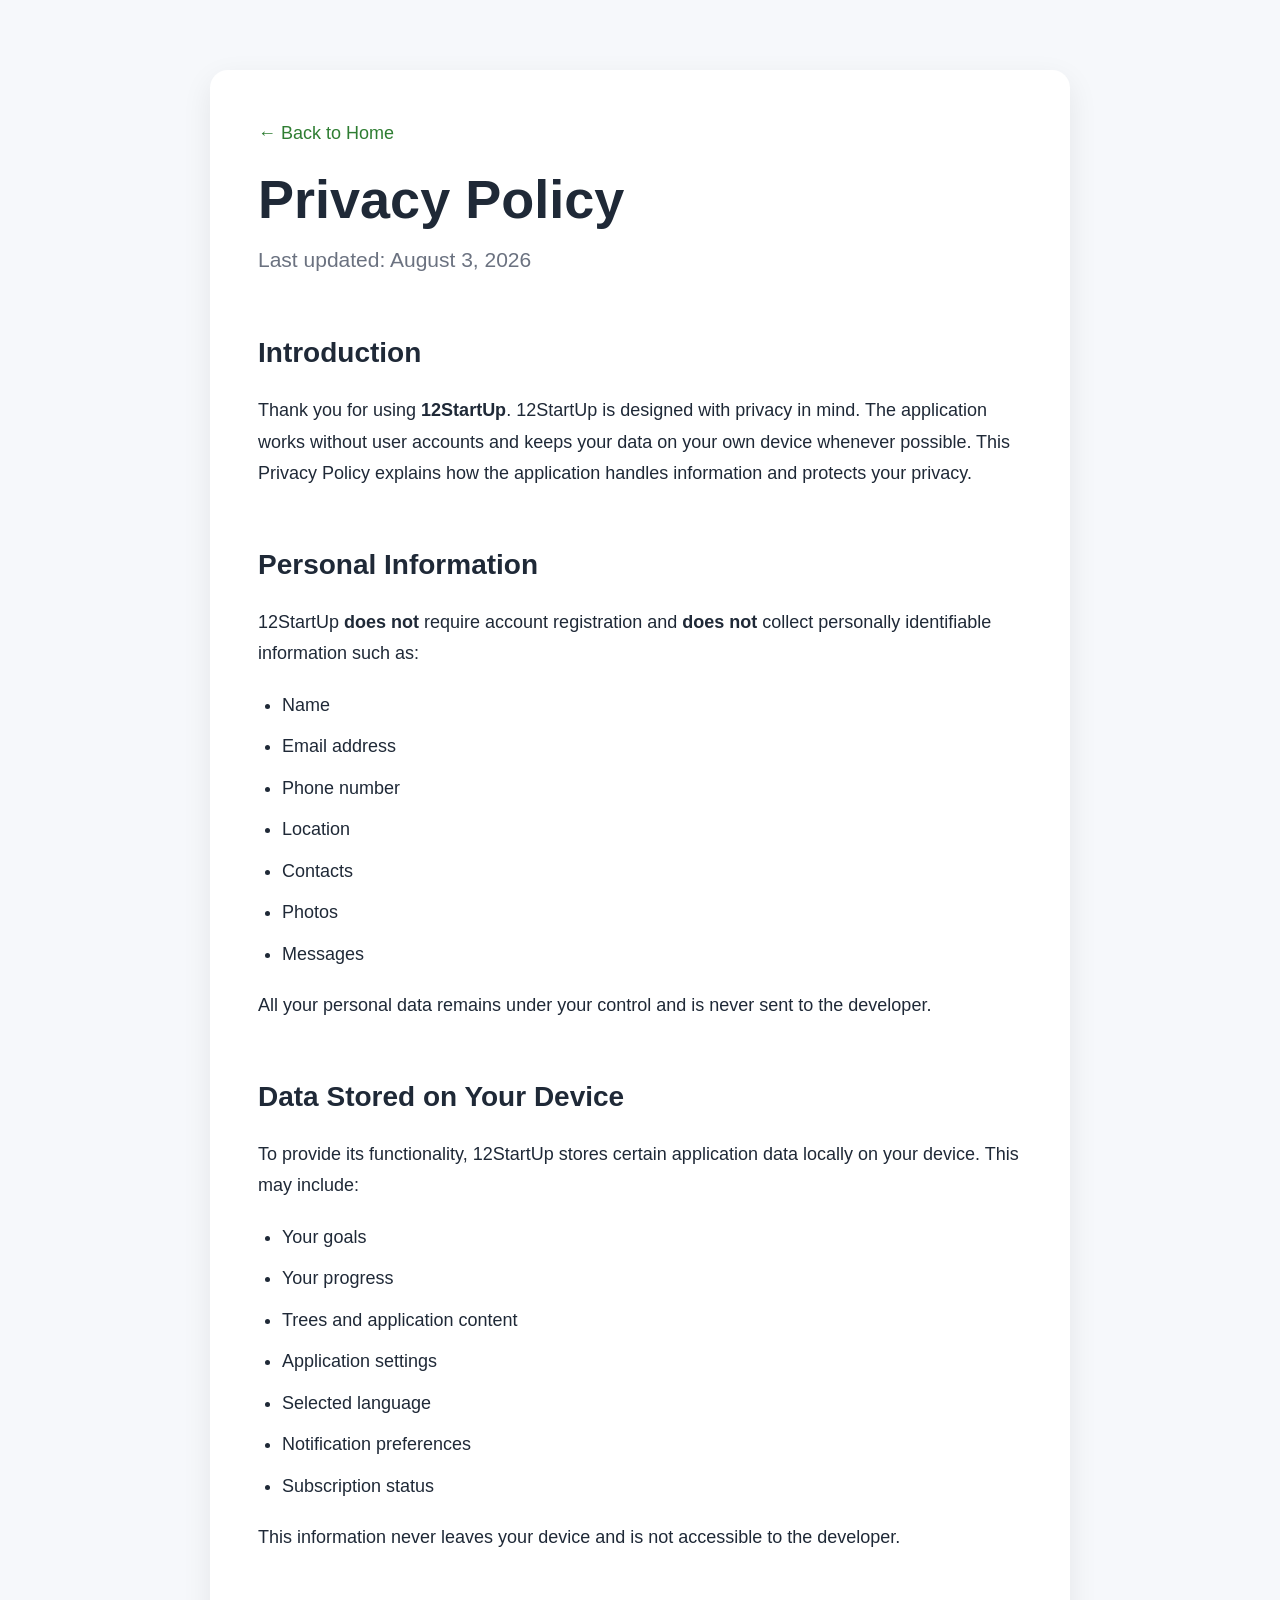
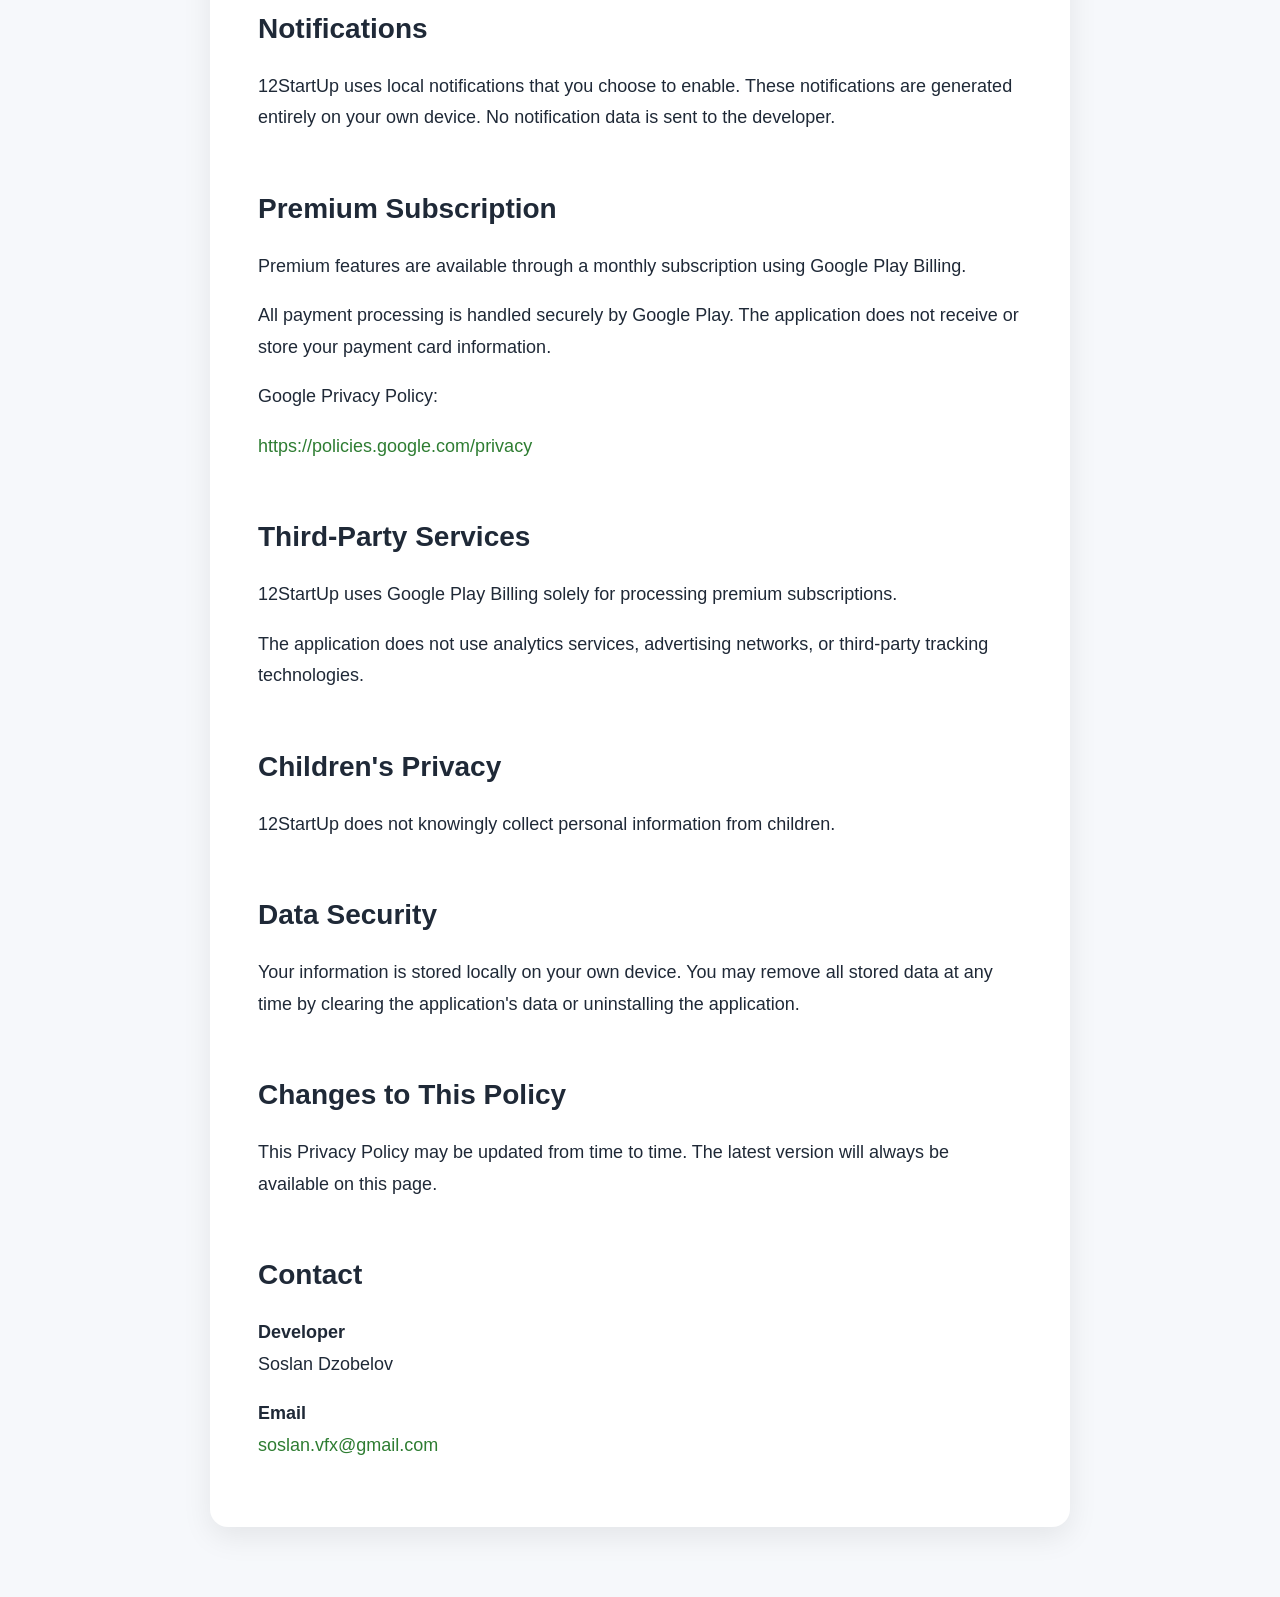
==== privacy.html @ ded33b77 "Update privacy.html" ====
<!DOCTYPE html>
<html lang="en">

<head>
    <meta charset="UTF-8">
    <meta name="viewport" content="width=device-width, initial-scale=1.0">

    <title>Privacy Policy | 12StartUp</title>

    <link rel="stylesheet" href="style.css">
</head>

<body>

<main class="container">

<p><a href="index.html">← Back to Home</a></p>

<h1>Privacy Policy</h1>

<p class="subtitle">
Last updated: August 3, 2026
</p>

<h2>Introduction</h2>

<p>
Thank you for using <strong>12StartUp</strong>.
12StartUp is designed with privacy in mind.
The application works without user accounts and keeps your data on your own device whenever possible.
This Privacy Policy explains how the application handles information and protects your privacy.
</p>

<h2>Personal Information</h2>

<p>
12StartUp <strong>does not</strong> require account registration and <strong>does not</strong> collect
personally identifiable information such as:
</p>

<ul>
<li>Name</li>
<li>Email address</li>
<li>Phone number</li>
<li>Location</li>
<li>Contacts</li>
<li>Photos</li>
<li>Messages</li>
</ul>

<p>
All your personal data remains under your control and is never sent to the developer.
</p>    

<h2>Data Stored on Your Device</h2>

<p>
To provide its functionality, 12StartUp stores certain application data locally on your device.
This may include:
</p>

<ul>
<li>Your goals</li>
<li>Your progress</li>
<li>Trees and application content</li>
<li>Application settings</li>
<li>Selected language</li>
<li>Notification preferences</li>
<li>Subscription status</li>
</ul>

<p>
This information never leaves your device and is not accessible to the developer.
</p>

<h2>Notifications</h2>

<p>
12StartUp uses local notifications that you choose to enable.
These notifications are generated entirely on your own device.
No notification data is sent to the developer.
</p>

<h2>Premium Subscription</h2>

<p>
Premium features are available through a monthly subscription using
Google Play Billing.
</p>

<p>
All payment processing is handled securely by Google Play.
The application does not receive or store your payment card information.
</p>

<p>
Google Privacy Policy:
</p>

<p>
<a href="https://policies.google.com/privacy">
https://policies.google.com/privacy
</a>
</p>

<h2>Third-Party Services</h2>

<p>
12StartUp uses Google Play Billing solely for processing premium subscriptions.
</p>

<p>
The application does not use analytics services, advertising networks,
or third-party tracking technologies.
</p>

<h2>Children's Privacy</h2>

<p>
12StartUp does not knowingly collect personal information from children.
</p>

<h2>Data Security</h2>

<p>
Your information is stored locally on your own device.
You may remove all stored data at any time by clearing the application's
data or uninstalling the application.
</p>

<h2>Changes to This Policy</h2>

<p>
This Privacy Policy may be updated from time to time.
The latest version will always be available on this page.
</p>

<h2>Contact</h2>

<p>

<strong>Developer</strong><br>
Soslan Dzobelov

</p>

<p>

<strong>Email</strong><br>

<a href="mailto:soslan.vfx@gmail.com">
soslan.vfx@gmail.com
</a>

</p>

</main>

</body>

</html>
---- style.css ----
/* ==========================================================
   12StartUp Website
   Version 1.0
   ========================================================== */

:root {

    --background: #f6f8fb;
    --surface: #ffffff;

    --text: #1f2937;
    --text-secondary: #6b7280;

    --primary: #2e7d32;
    --primary-hover: #1b5e20;

    --border: #e5e7eb;

    --shadow:
        0 10px 30px rgba(0,0,0,.08);

    --radius: 18px;

    --content-width: 860px;

}

@media (prefers-color-scheme: dark) {

    :root {

        --background: #171717;
        --surface: #232323;

        --text: #f5f5f5;
        --text-secondary: #b3b3b3;

        --primary: #6ac46f;
        --primary-hover: #8be58d;

        --border: #353535;

        --shadow:
            0 12px 32px rgba(0,0,0,.45);

    }

}

/* ========================================================== */

*,
*::before,
*::after {

    box-sizing: border-box;

}

html {

    scroll-behavior: smooth;

}

body {

    margin: 0;

    background: var(--background);

    color: var(--text);

    font-family:

        -apple-system,
        BlinkMacSystemFont,
        "Segoe UI",
        Roboto,
        Helvetica,
        Arial,
        sans-serif;

    line-height: 1.75;

    font-size: 18px;

}

/* ========================================================== */

.container {

    width: min(
        calc(100% - 40px),
        var(--content-width)
    );

    margin: 70px auto;

    background: var(--surface);

    border-radius: var(--radius);

    padding: 48px;

    box-shadow: var(--shadow);

}

/* ========================================================== */

h1 {

    margin-top: 0;

    margin-bottom: 12px;

    font-size: clamp(38px, 5vw, 54px);

    line-height: 1.15;

}

h2 {

    margin-top: 50px;

    margin-bottom: 18px;

    font-size: 28px;

}

h3 {

    margin-top: 36px;

}

.subtitle {

    color: var(--text-secondary);

    font-size: 21px;

    margin-bottom: 40px;

}

/* ========================================================== */

p {

    margin: 0 0 18px;

}

strong {

    font-weight: 600;

}

/* ========================================================== */

ul {

    margin: 20px 0;

    padding-left: 24px;

}

li {

    margin-bottom: 10px;

}

/* ========================================================== */

a {

    color: var(--primary);

    text-decoration: none;

    transition: .2s;

}

a:hover {

    color: var(--primary-hover);

}

/* ========================================================== */

.links {

    display: flex;

    flex-direction: column;

    gap: 18px;

    margin-top: 42px;

}

.links a {

    display: block;

    padding: 18px 22px;

    background: var(--background);

    border: 1px solid var(--border);

    border-radius: 14px;

    font-weight: 600;

    transition:
        transform .18s ease,
        border-color .18s ease,
        box-shadow .18s ease;

}

.links a:hover {

    transform: translateY(-2px);

    border-color: var(--primary);

    box-shadow: 0 8px 20px rgba(0,0,0,.08);

}

/* ========================================================== */

.back {

    display: inline-block;

    margin-bottom: 30px;

    color: var(--text-secondary);

}

/* ========================================================== */

footer {

    margin-top: 60px;

    padding-top: 30px;

    border-top: 1px solid var(--border);

    color: var(--text-secondary);

    font-size: 15px;

}

/* ========================================================== */

hr {

    border: 0;

    border-top: 1px solid var(--border);

    margin: 40px 0;

}

/* ========================================================== */

.card {

    margin-top: 24px;

    padding: 24px;

    background: var(--background);

    border: 1px solid var(--border);

    border-radius: 14px;

}

/* ========================================================== */

@media (max-width: 700px) {

    .container {

        margin: 20px auto;

        padding: 28px;

    }

    body {

        font-size: 17px;

    }

    h2 {

        margin-top: 40px;

        font-size: 24px;

    }

    .subtitle {

        font-size: 19px;

    }

}
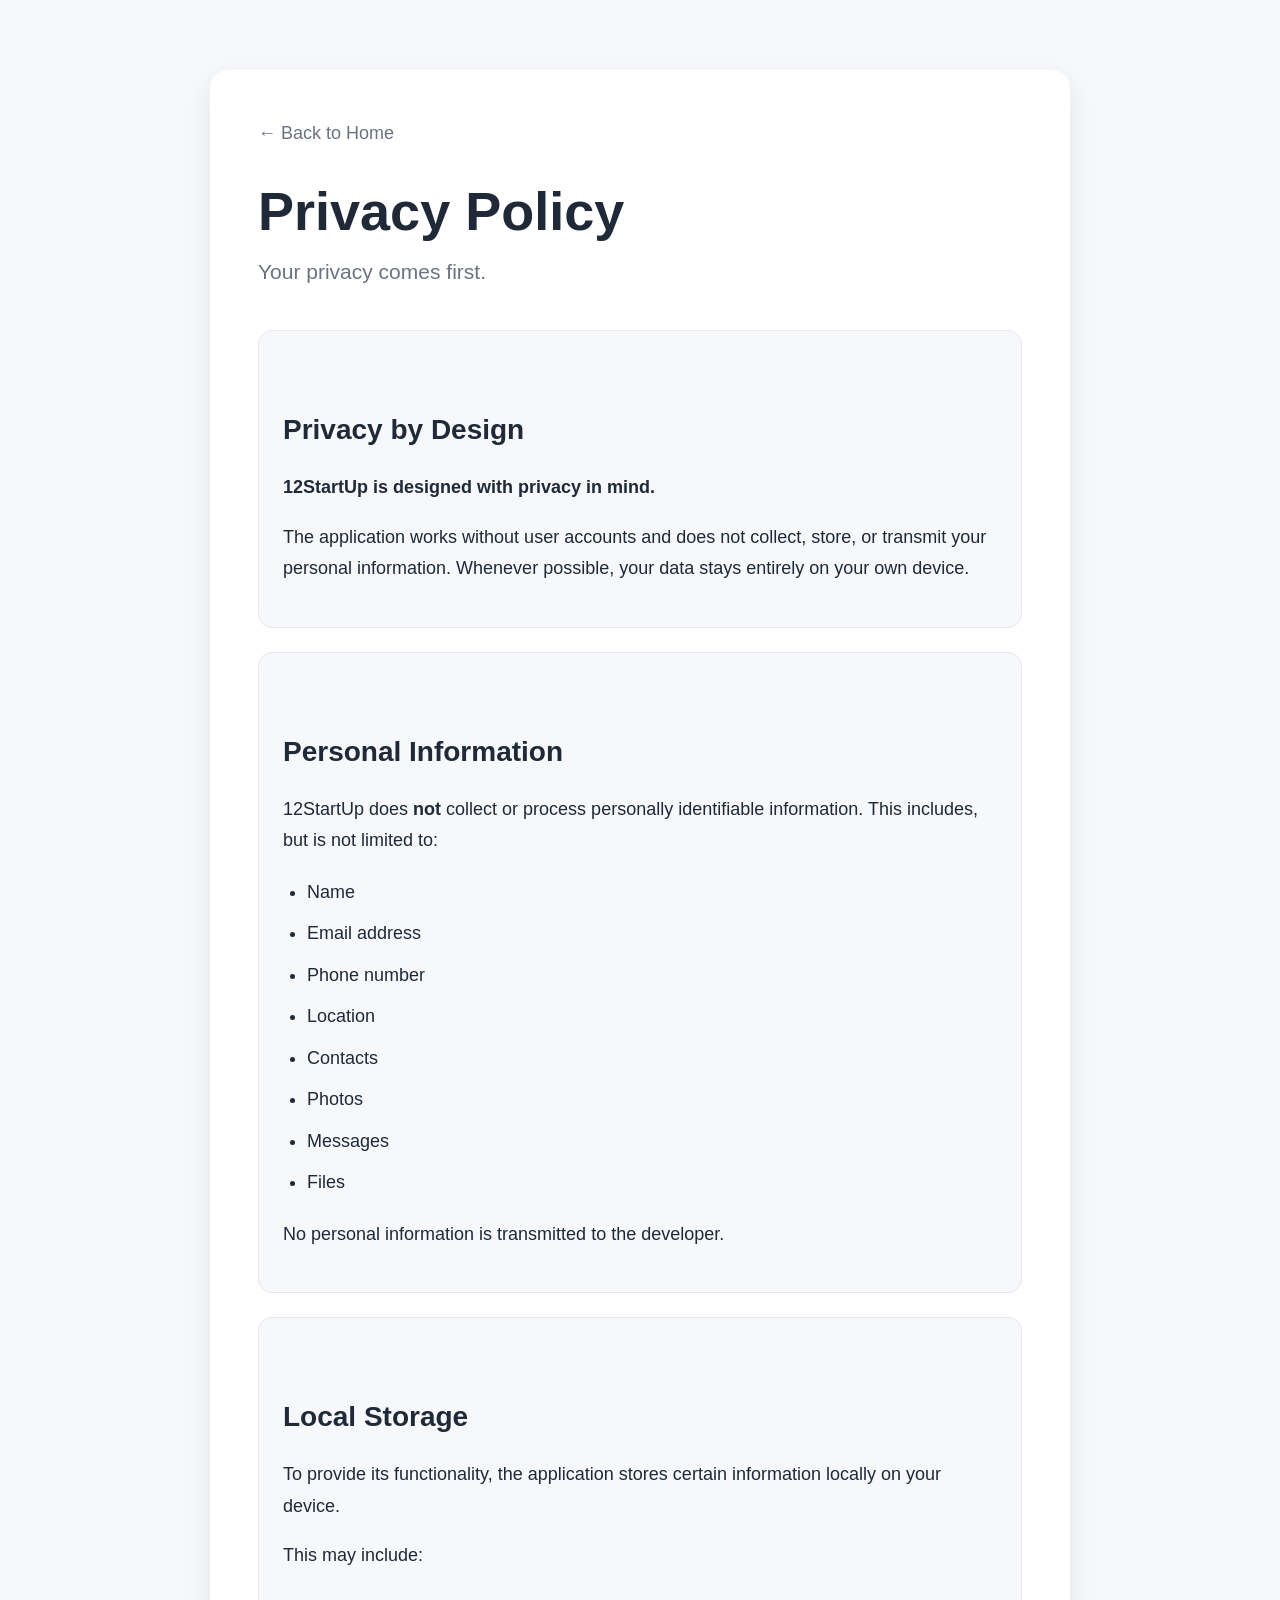
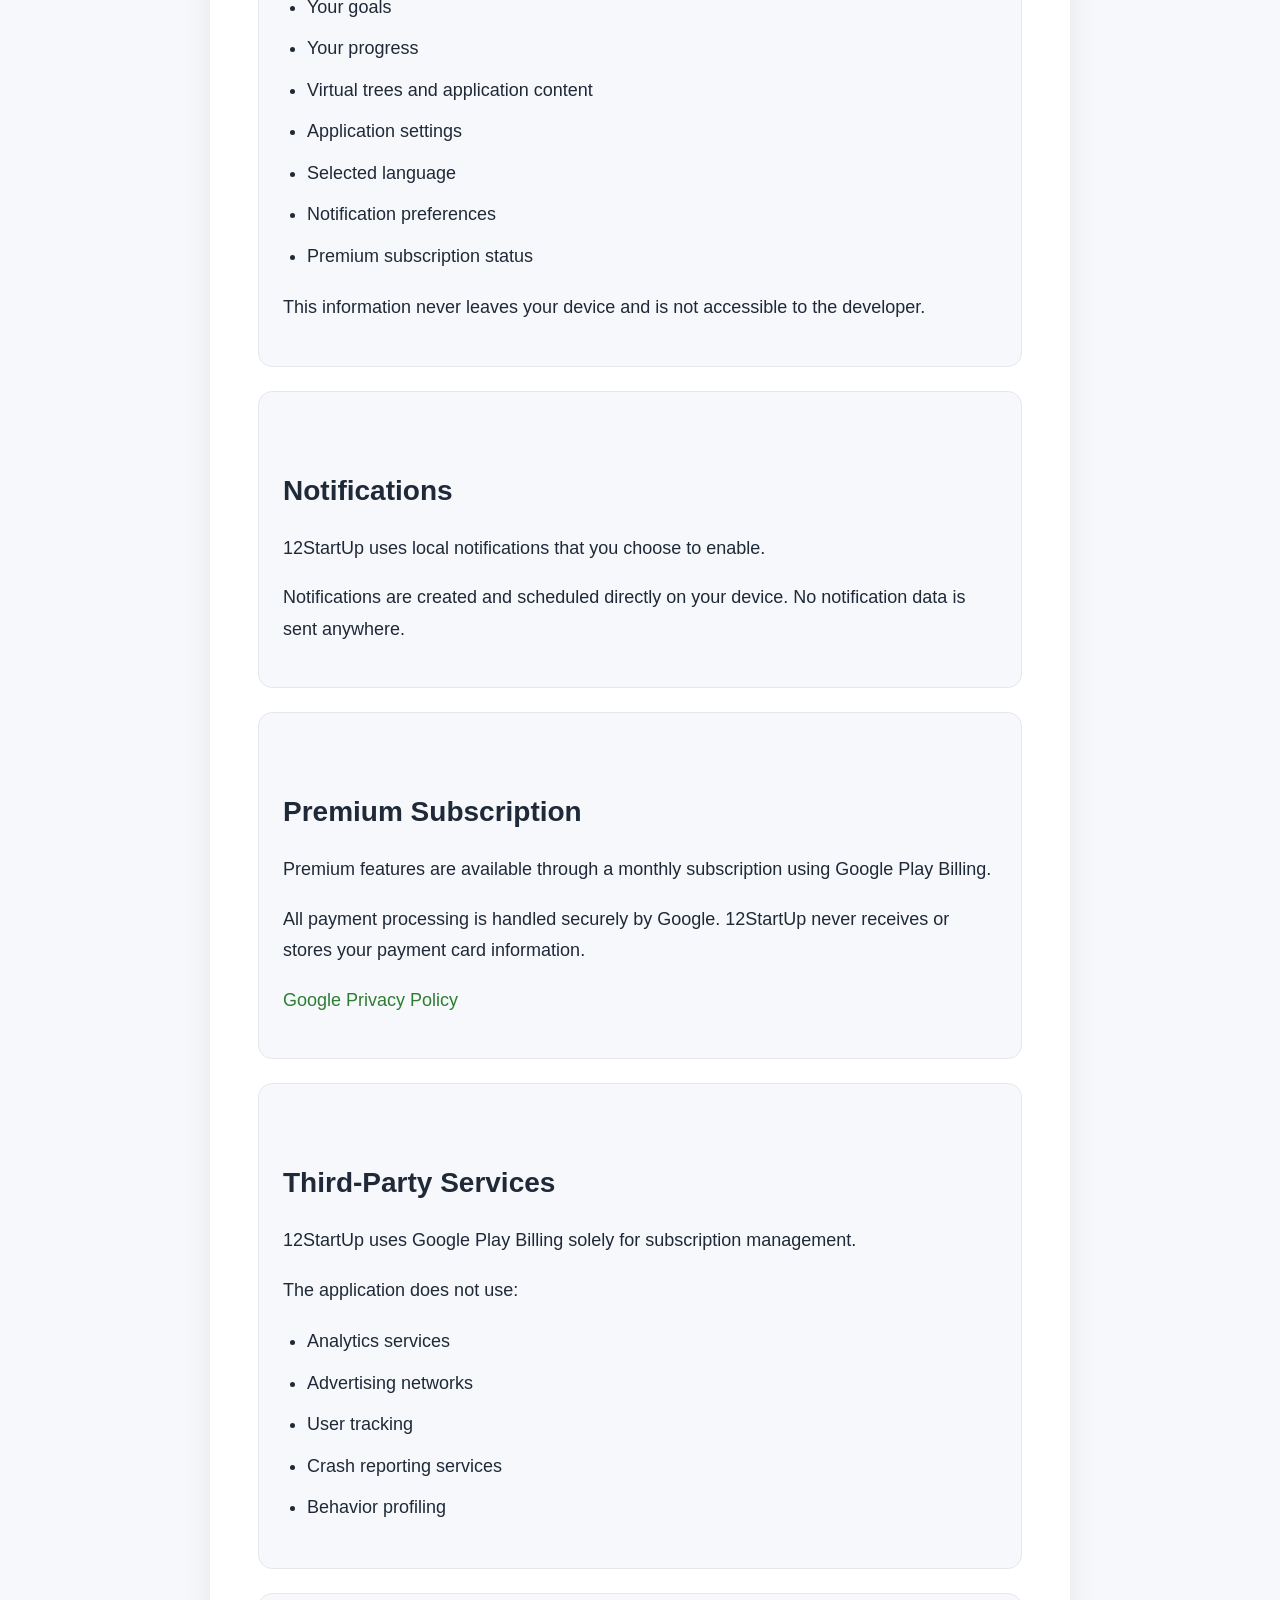
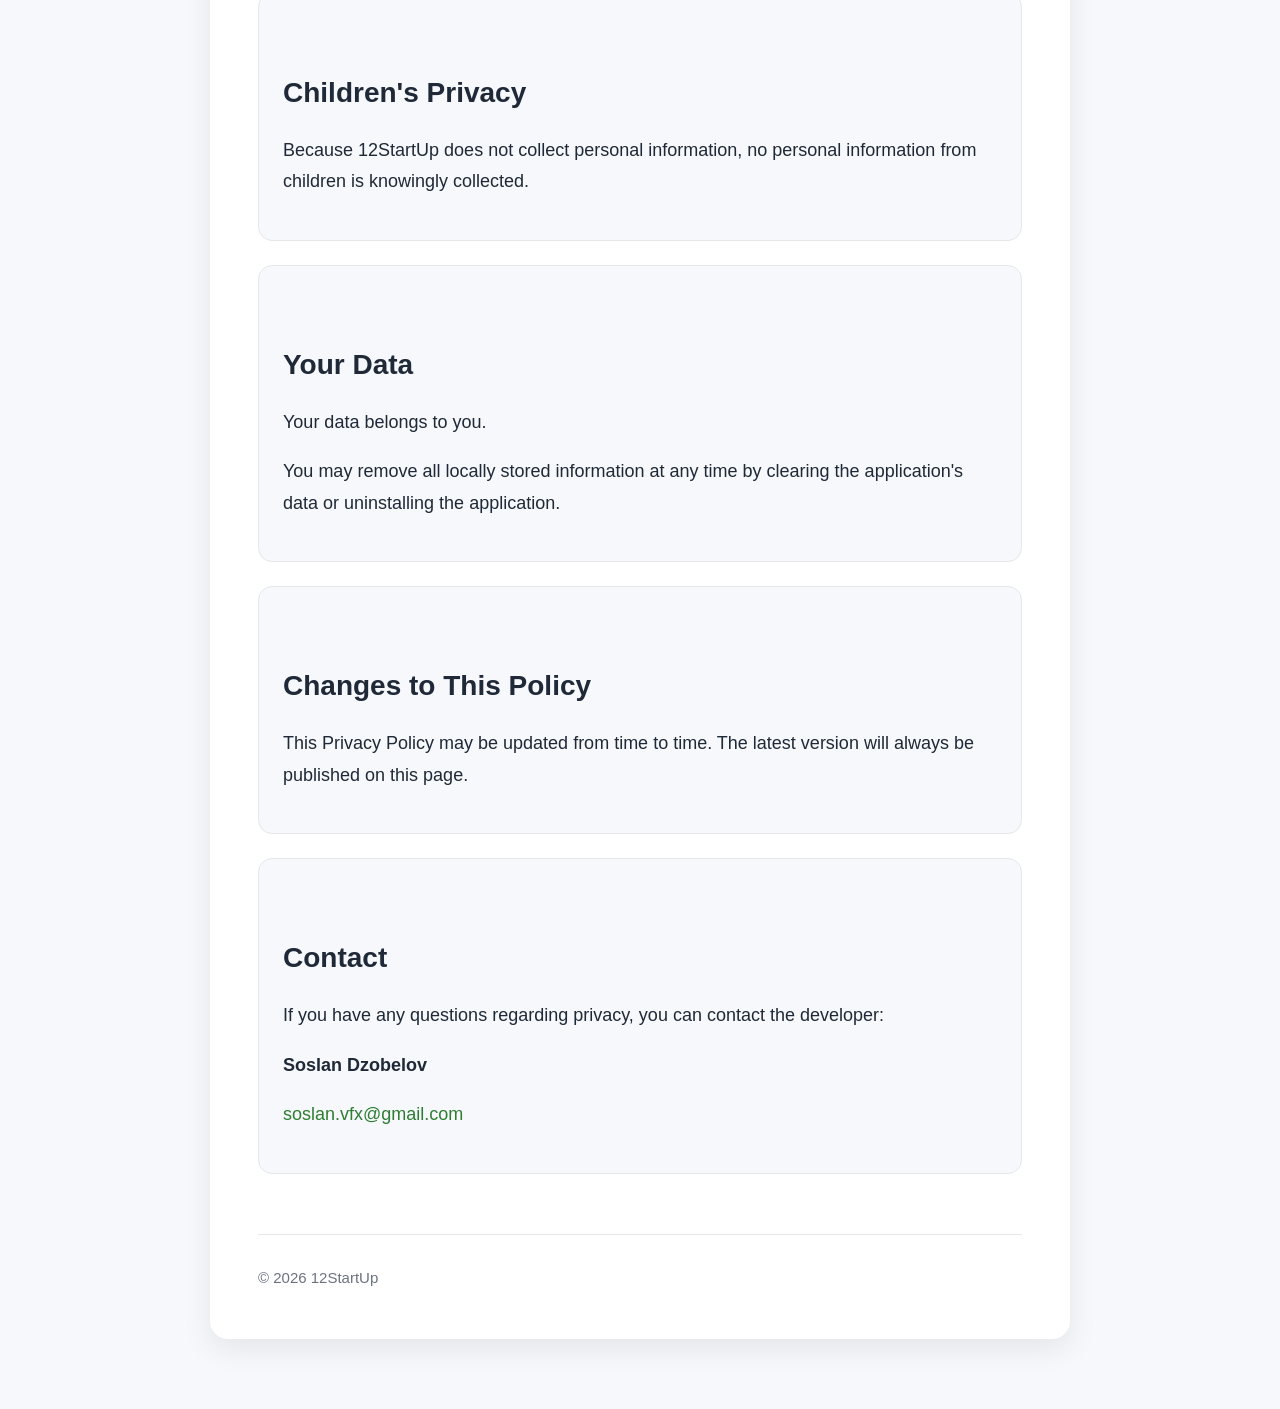
==== commit 13f04dce: "Update privacy.html" ====
--- a/privacy.html
+++ b/privacy.html
@@ -14,28 +14,37 @@
 
 <main class="container">
 
-<p><a href="index.html">← Back to Home</a></p>
+<a class="back" href="index.html">← Back to Home</a>
 
 <h1>Privacy Policy</h1>
 
 <p class="subtitle">
-Last updated: August 3, 2026
-</p>
-
-<h2>Introduction</h2>
-
-<p>
-Thank you for using <strong>12StartUp</strong>.
-12StartUp is designed with privacy in mind.
-The application works without user accounts and keeps your data on your own device whenever possible.
-This Privacy Policy explains how the application handles information and protects your privacy.
-</p>
+Your privacy comes first.
+</p>
+
+<div class="card">
+
+<h2>Privacy by Design</h2>
+
+<p>
+<strong>12StartUp is designed with privacy in mind.</strong>
+</p>
+
+<p>
+The application works without user accounts and does not collect, store,
+or transmit your personal information.
+Whenever possible, your data stays entirely on your own device.
+</p>
+
+</div>
+
+<div class="card">
 
 <h2>Personal Information</h2>
 
 <p>
-12StartUp <strong>does not</strong> require account registration and <strong>does not</strong> collect
-personally identifiable information such as:
+12StartUp does <strong>not</strong> collect or process personally identifiable information.
+This includes, but is not limited to:
 </p>
 
 <ul>
@@ -46,40 +55,60 @@
 <li>Contacts</li>
 <li>Photos</li>
 <li>Messages</li>
+<li>Files</li>
 </ul>
 
 <p>
-All your personal data remains under your control and is never sent to the developer.
-</p>    
-
-<h2>Data Stored on Your Device</h2>
-
-<p>
-To provide its functionality, 12StartUp stores certain application data locally on your device.
+No personal information is transmitted to the developer.
+</p>
+
+</div>
+
+<div class="card">
+
+<h2>Local Storage</h2>
+
+<p>
+To provide its functionality, the application stores certain information
+locally on your device.
+</p>
+
+<p>
 This may include:
 </p>
 
 <ul>
 <li>Your goals</li>
 <li>Your progress</li>
-<li>Trees and application content</li>
+<li>Virtual trees and application content</li>
 <li>Application settings</li>
 <li>Selected language</li>
 <li>Notification preferences</li>
-<li>Subscription status</li>
+<li>Premium subscription status</li>
 </ul>
 
 <p>
 This information never leaves your device and is not accessible to the developer.
 </p>
 
+</div>
+
+<div class="card">
+
 <h2>Notifications</h2>
 
 <p>
 12StartUp uses local notifications that you choose to enable.
-These notifications are generated entirely on your own device.
-No notification data is sent to the developer.
-</p>
+</p>
+
+<p>
+Notifications are created and scheduled directly on your device.
+No notification data is sent anywhere.
+</p>
+
+</div>
+
+<div class="card">
 
 <h2>Premium Subscription</h2>
 
@@ -89,64 +118,96 @@
 </p>
 
 <p>
-All payment processing is handled securely by Google Play.
-The application does not receive or store your payment card information.
-</p>
-
-<p>
-Google Privacy Policy:
-</p>
-
-<p>
+All payment processing is handled securely by Google.
+12StartUp never receives or stores your payment card information.
+</p>
+
+<p>
+
 <a href="https://policies.google.com/privacy">
-https://policies.google.com/privacy
+Google Privacy Policy
 </a>
-</p>
+
+</p>
+
+</div>
+
+<div class="card">
 
 <h2>Third-Party Services</h2>
 
 <p>
-12StartUp uses Google Play Billing solely for processing premium subscriptions.
-</p>
-
-<p>
-The application does not use analytics services, advertising networks,
-or third-party tracking technologies.
-</p>
+12StartUp uses Google Play Billing solely for subscription management.
+</p>
+
+<p>
+The application does not use:
+</p>
+
+<ul>
+<li>Analytics services</li>
+<li>Advertising networks</li>
+<li>User tracking</li>
+<li>Crash reporting services</li>
+<li>Behavior profiling</li>
+</ul>
+
+</div>
+
+<div class="card">
 
 <h2>Children's Privacy</h2>
 
 <p>
-12StartUp does not knowingly collect personal information from children.
-</p>
-
-<h2>Data Security</h2>
-
-<p>
-Your information is stored locally on your own device.
-You may remove all stored data at any time by clearing the application's
-data or uninstalling the application.
-</p>
+Because 12StartUp does not collect personal information,
+no personal information from children is knowingly collected.
+</p>
+
+</div>
+
+<div class="card">
+
+<h2>Your Data</h2>
+
+<p>
+Your data belongs to you.
+</p>
+
+<p>
+You may remove all locally stored information at any time by clearing the
+application's data or uninstalling the application.
+</p>
+
+</div>
+
+<div class="card">
 
 <h2>Changes to This Policy</h2>
 
 <p>
 This Privacy Policy may be updated from time to time.
-The latest version will always be available on this page.
-</p>
+The latest version will always be published on this page.
+</p>
+
+</div>
+
+<div class="card">
 
 <h2>Contact</h2>
 
 <p>
 
-<strong>Developer</strong><br>
-Soslan Dzobelov
-
-</p>
-
-<p>
-
-<strong>Email</strong><br>
+If you have any questions regarding privacy, you can contact the developer:
+
+</p>
+
+<p>
+
+<strong>Soslan Dzobelov</strong>
+
+</p>
+
+<p>
 
 <a href="mailto:soslan.vfx@gmail.com">
 soslan.vfx@gmail.com
@@ -154,6 +215,14 @@
 
 </p>
 
+</div>
+
+<footer>
+
+© 2026 12StartUp
+
+</footer>
+
 </main>
 
 </body>
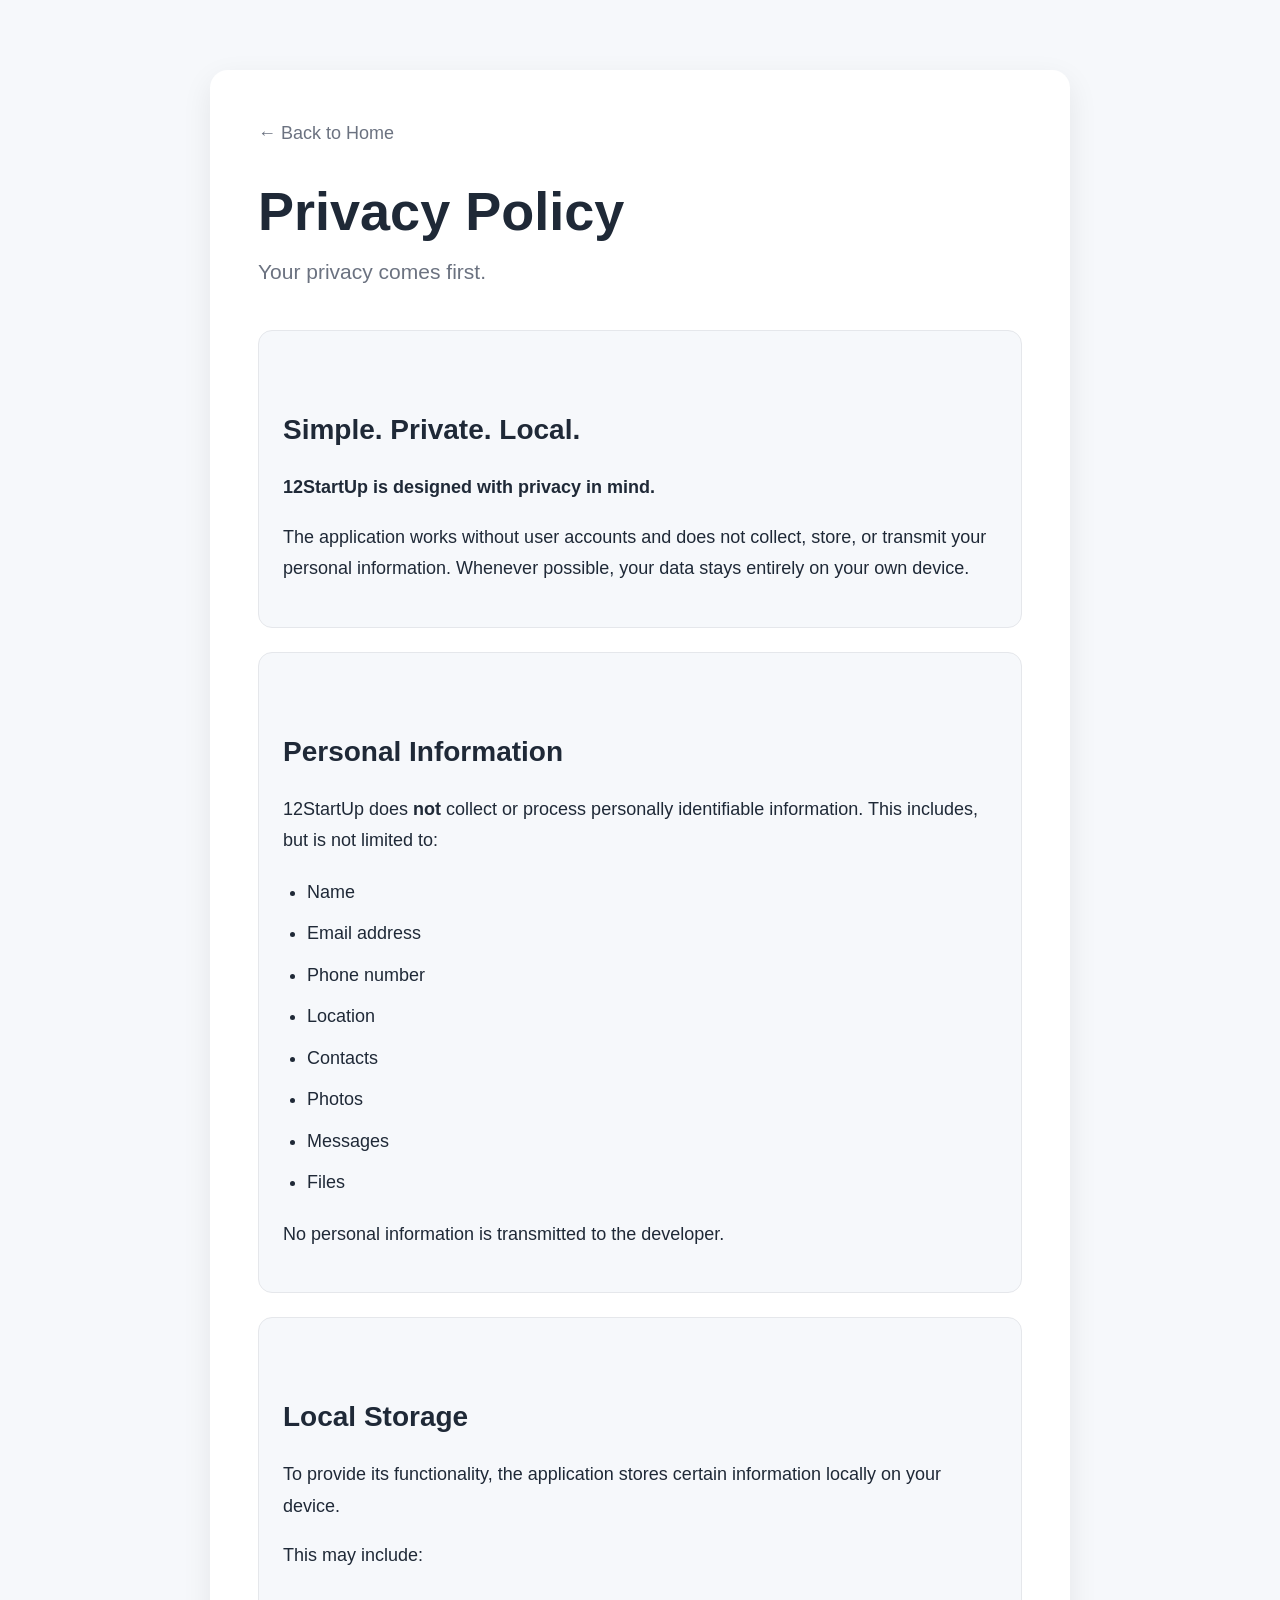
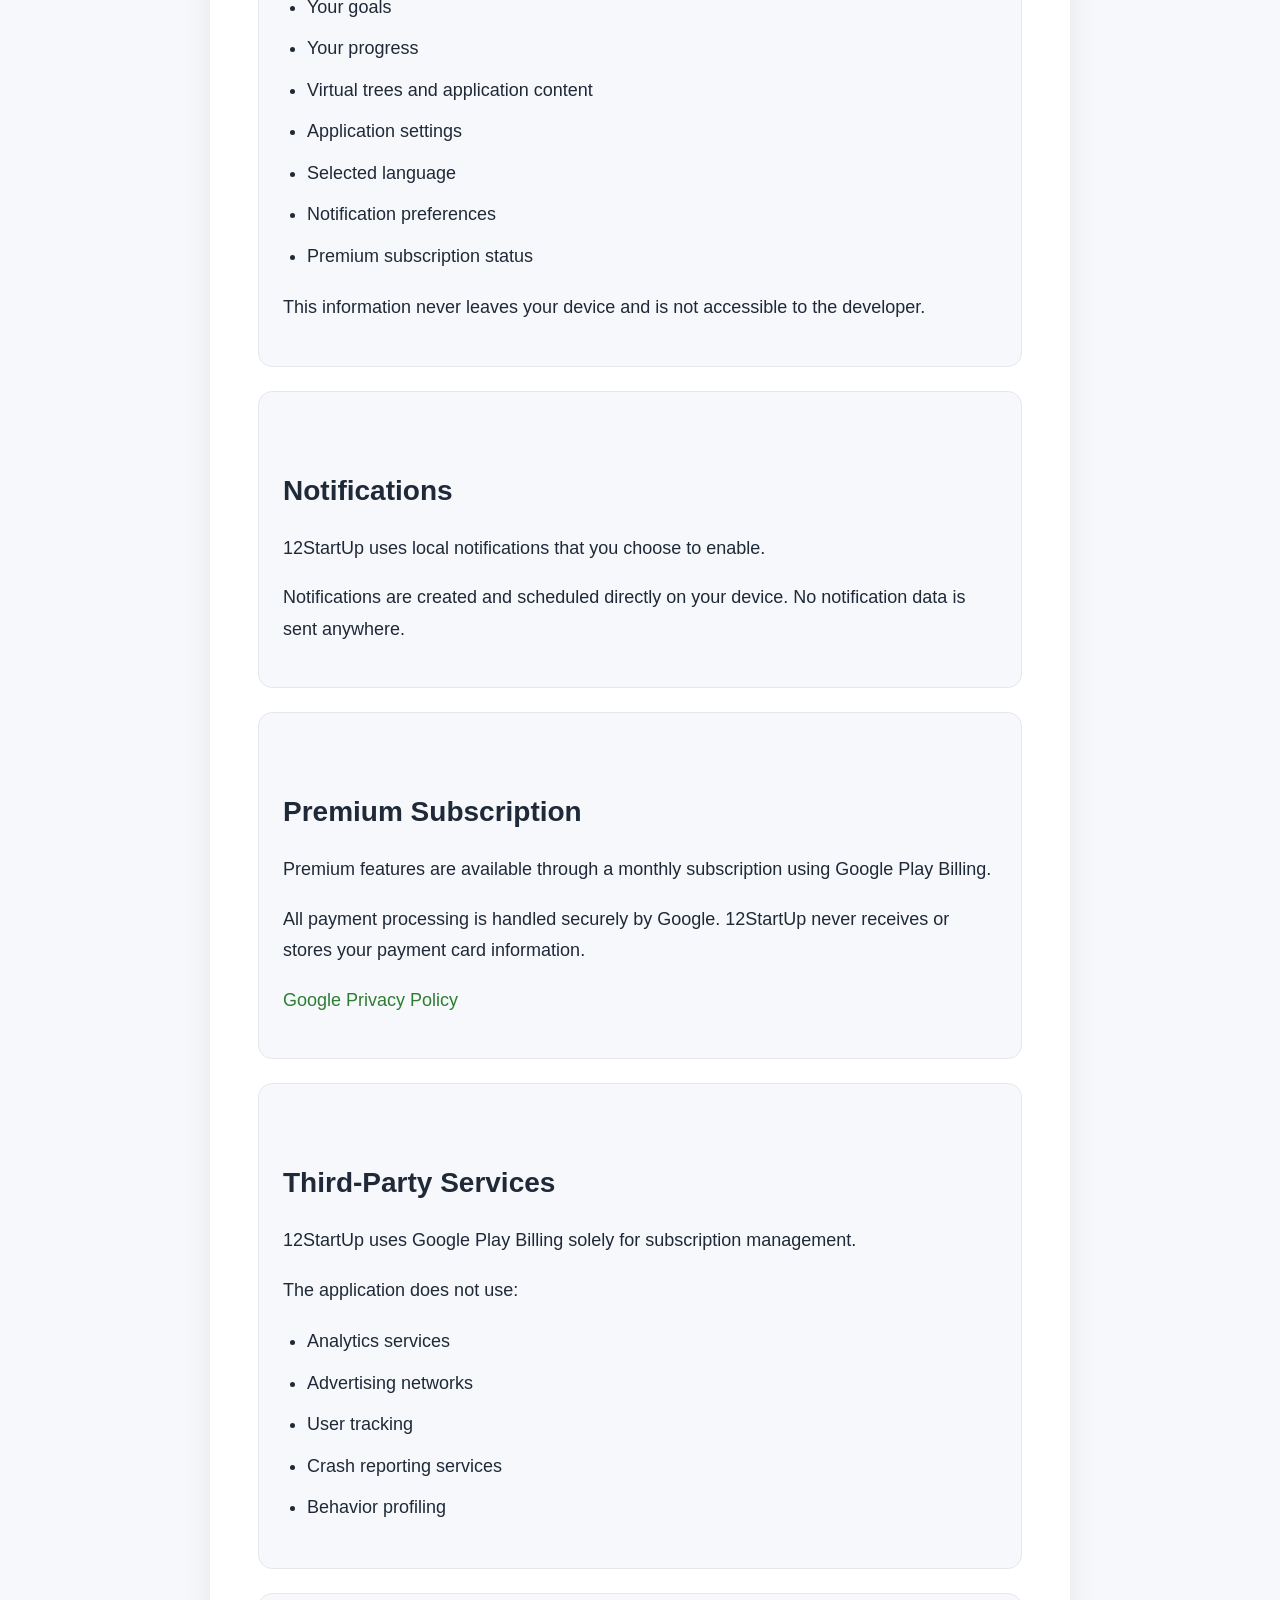
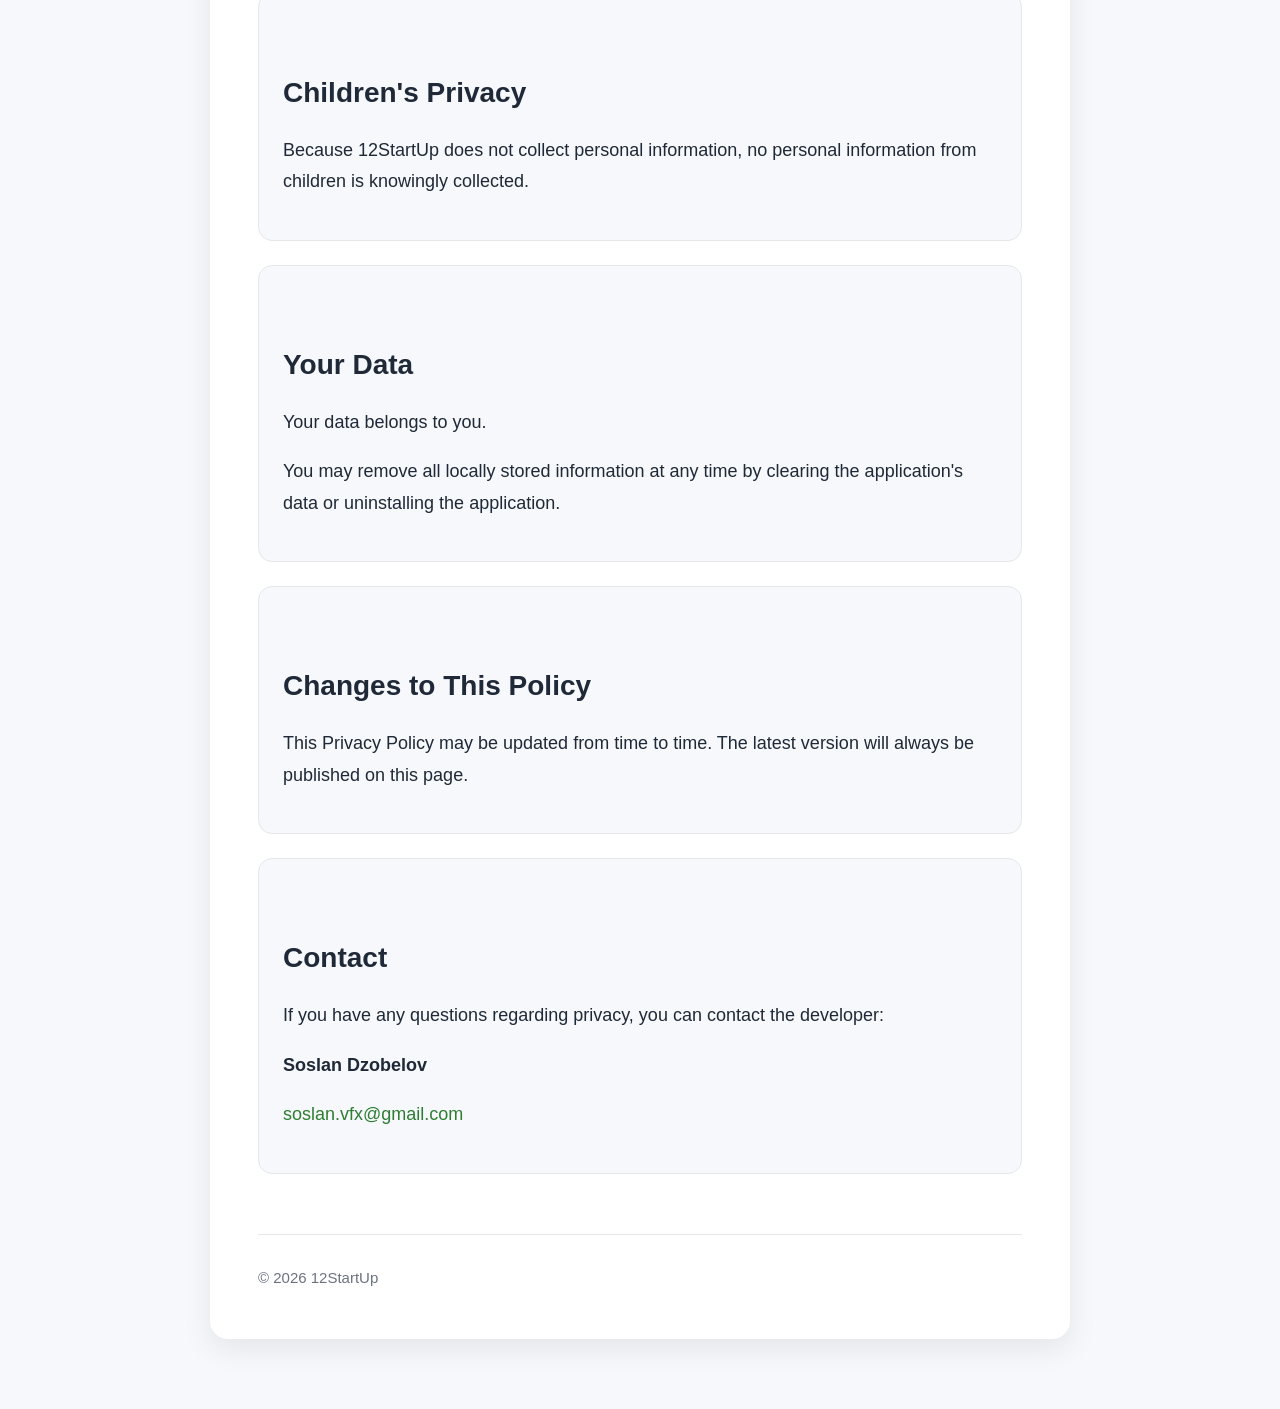
==== commit 6dc057e8: "Update privacy.html" ====
--- a/privacy.html
+++ b/privacy.html
@@ -24,7 +24,7 @@
 
 <div class="card">
 
-<h2>Privacy by Design</h2>
+<h2>Simple. Private. Local.</h2>
 
 <p>
 <strong>12StartUp is designed with privacy in mind.</strong>
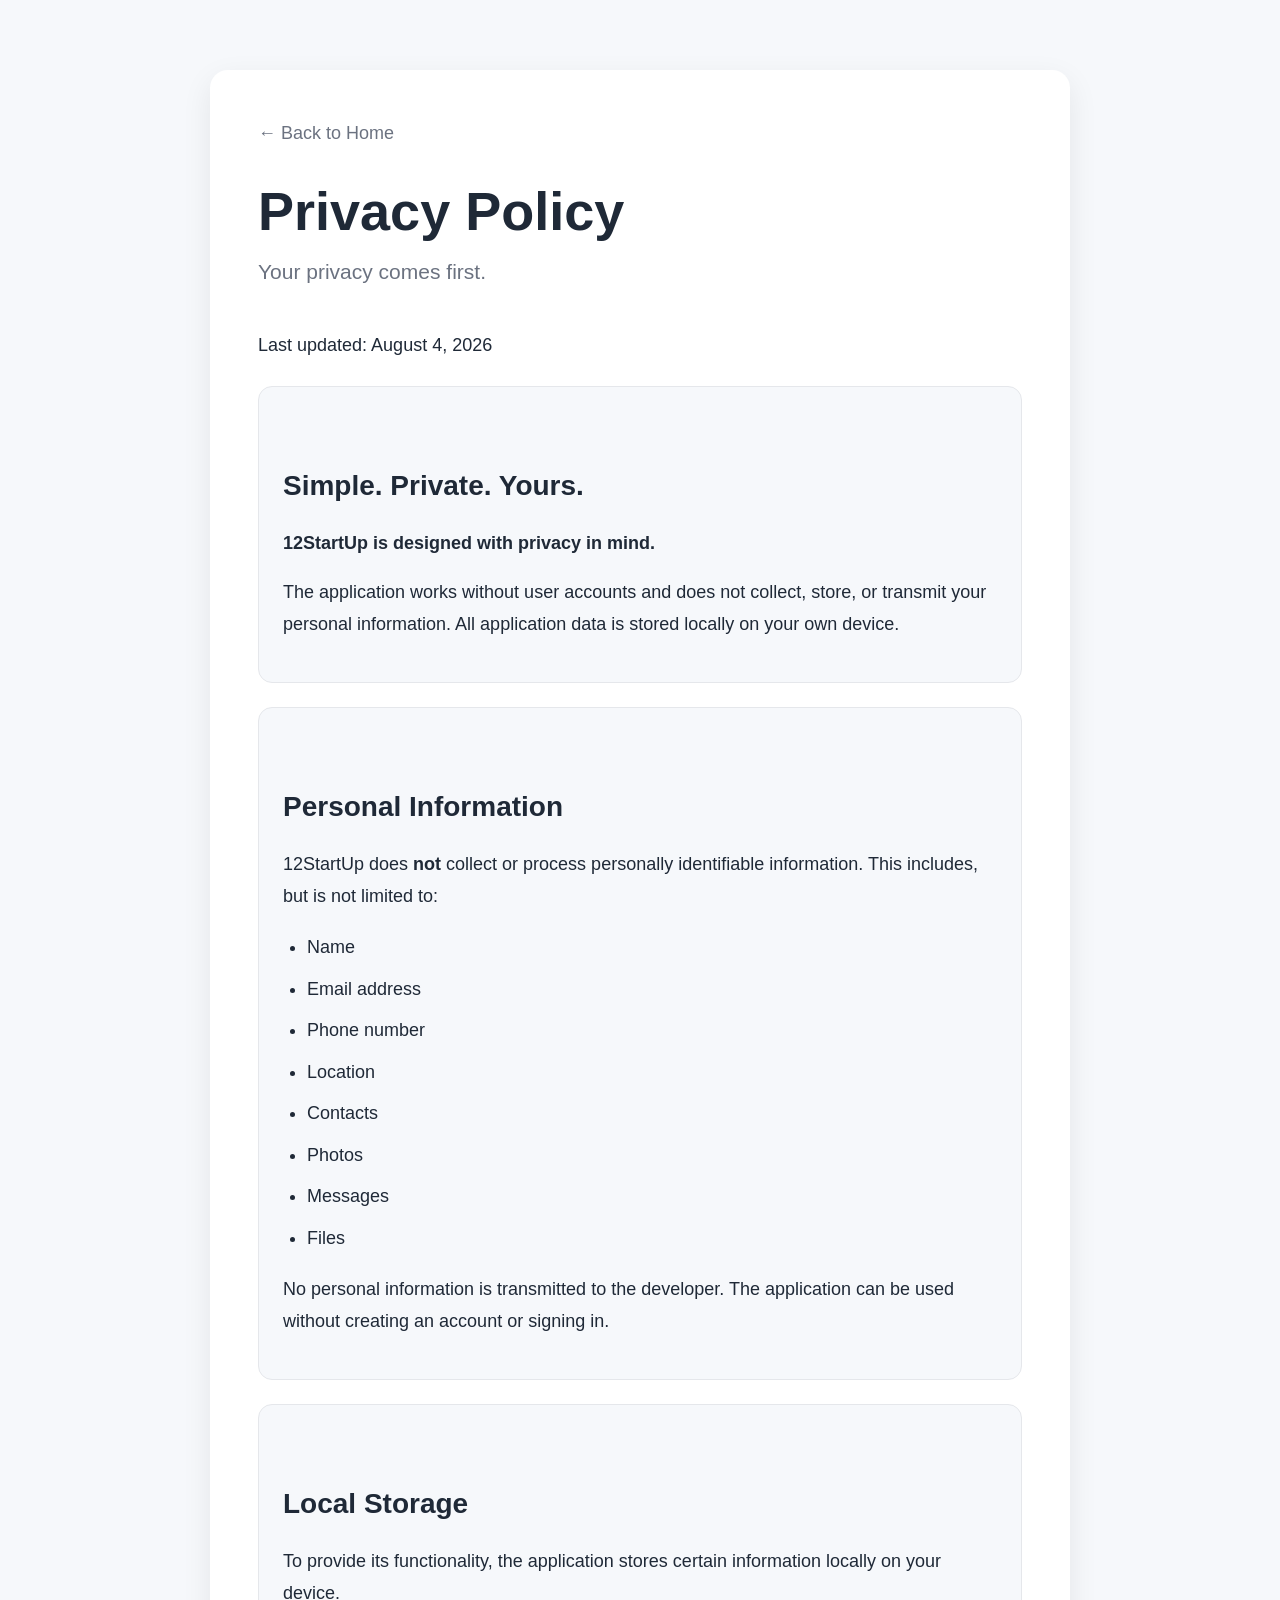
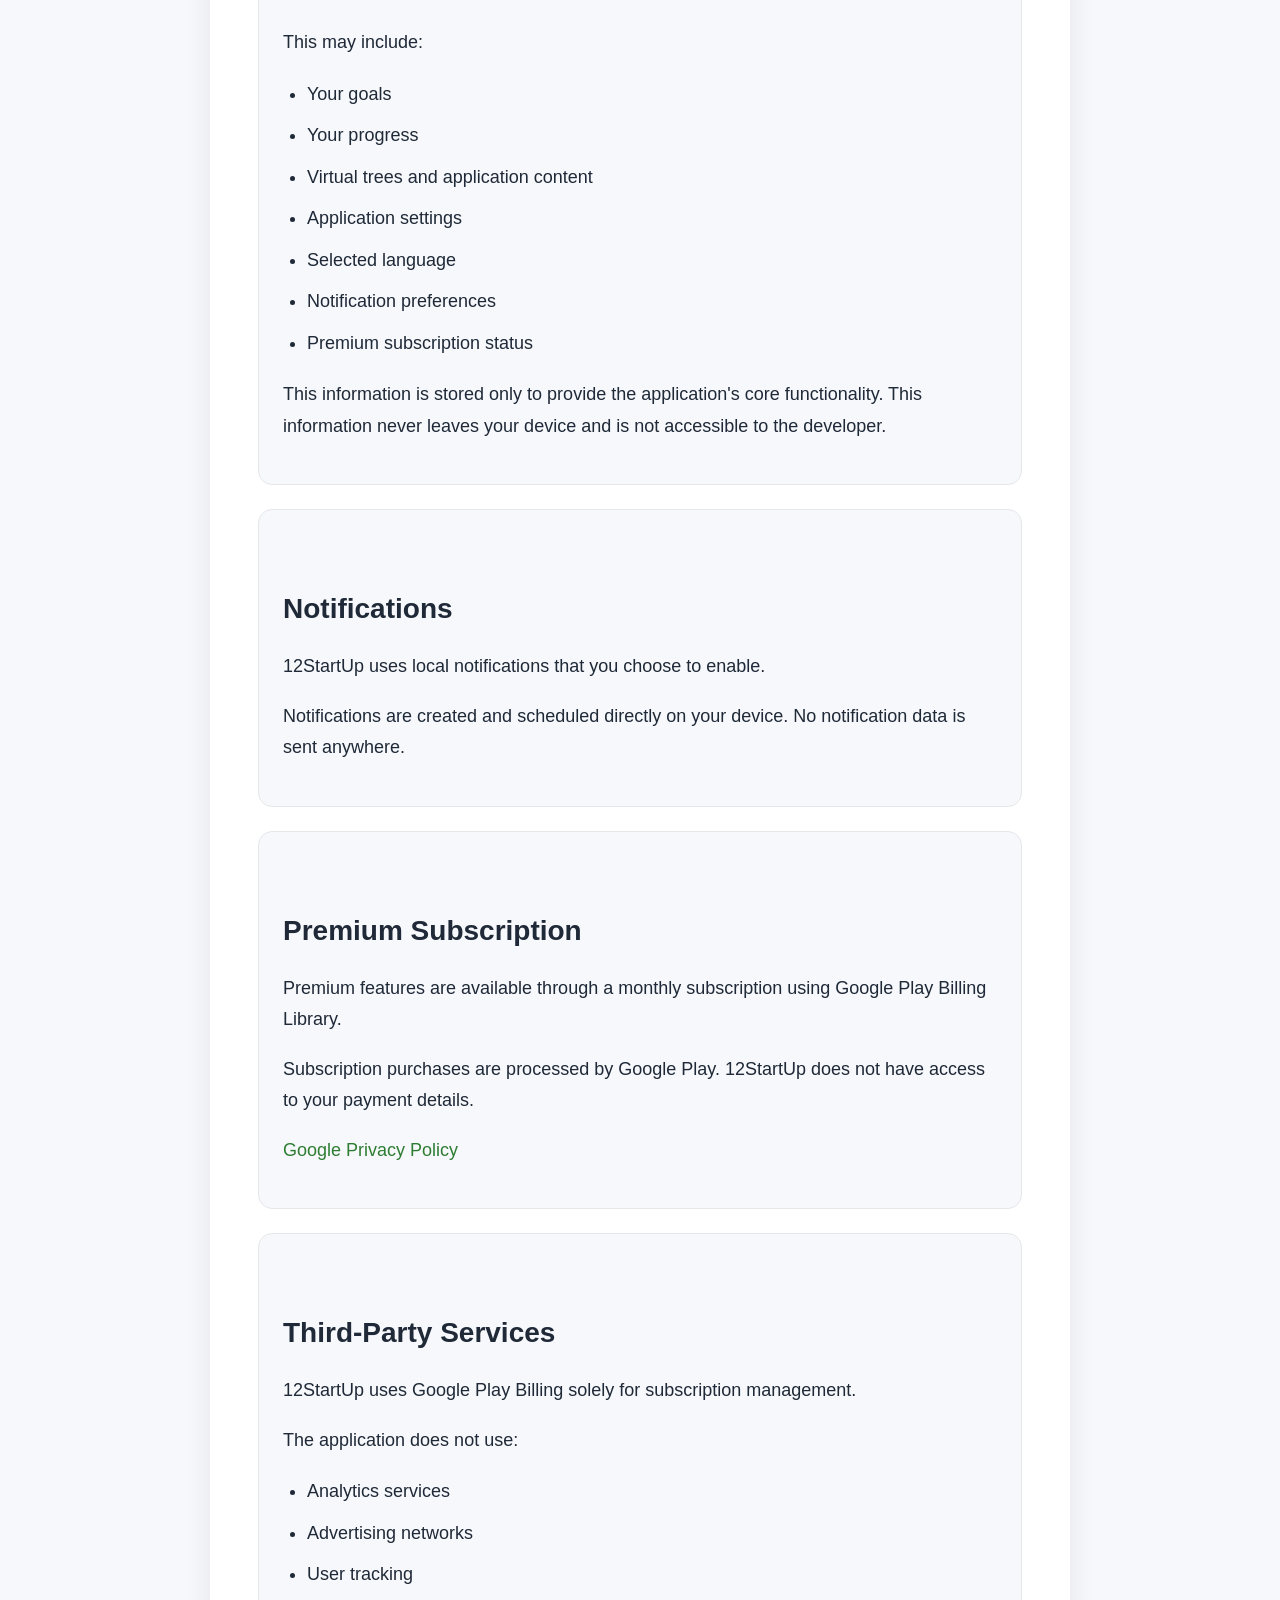
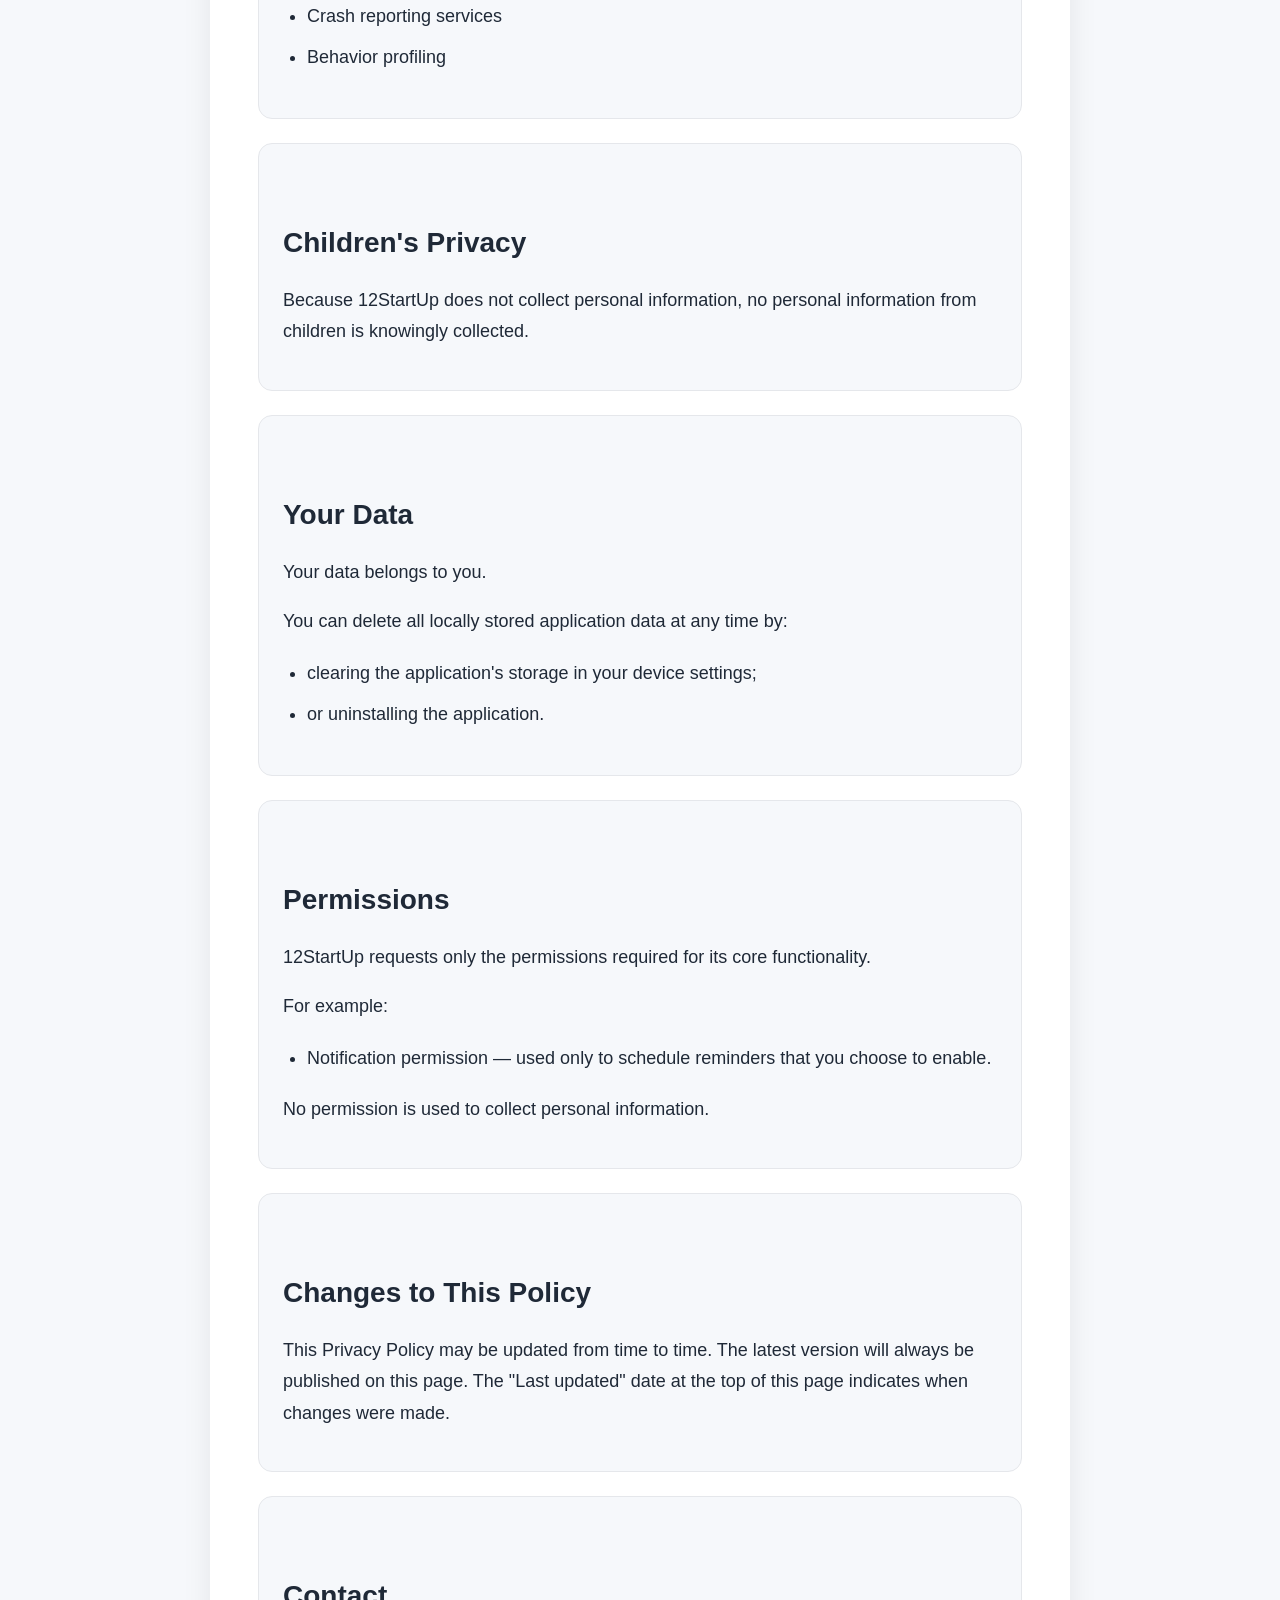
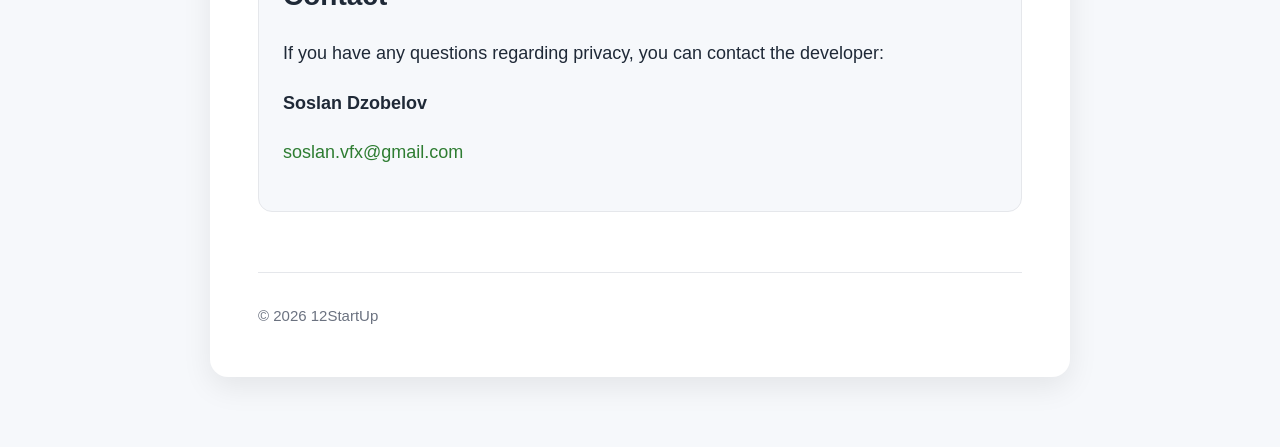
==== commit a535a161: "Update privacy.html" ====
--- a/privacy.html
+++ b/privacy.html
@@ -21,10 +21,15 @@
 <p class="subtitle">
 Your privacy comes first.
 </p>
-
-<div class="card">
-
-<h2>Simple. Private. Local.</h2>
+    
+<p>
+Last updated: August 4, 2026
+</p>
+
+    
+<div class="card">
+
+<h2>Simple. Private. Yours.</h2>
 
 <p>
 <strong>12StartUp is designed with privacy in mind.</strong>
@@ -33,7 +38,7 @@
 <p>
 The application works without user accounts and does not collect, store,
 or transmit your personal information.
-Whenever possible, your data stays entirely on your own device.
+All application data is stored locally on your own device.
 </p>
 
 </div>
@@ -60,6 +65,7 @@
 
 <p>
 No personal information is transmitted to the developer.
+The application can be used without creating an account or signing in.
 </p>
 
 </div>
@@ -88,6 +94,7 @@
 </ul>
 
 <p>
+This information is stored only to provide the application's core functionality.    
 This information never leaves your device and is not accessible to the developer.
 </p>
 
@@ -114,12 +121,12 @@
 
 <p>
 Premium features are available through a monthly subscription using
-Google Play Billing.
-</p>
-
-<p>
-All payment processing is handled securely by Google.
-12StartUp never receives or stores your payment card information.
+Google Play Billing Library.
+</p>
+
+<p>
+Subscription purchases are processed by Google Play.
+12StartUp does not have access to your payment details.    
 </p>
 
 <p>
@@ -174,11 +181,37 @@
 </p>
 
 <p>
-You may remove all locally stored information at any time by clearing the
-application's data or uninstalling the application.
-</p>
-
-</div>
+You can delete all locally stored application data at any time by:
+</p>
+
+<ul>
+<li>clearing the application's storage in your device settings;</li>
+<li>or uninstalling the application.</li>
+</ul>
+
+</div>
+
+<div class="card">
+
+<h2>Permissions</h2>
+
+<p>
+12StartUp requests only the permissions required for its core functionality.
+</p>
+
+<p>
+For example:
+</p>
+
+<ul>
+<li>Notification permission — used only to schedule reminders that you choose to enable.</li>
+</ul>
+
+<p>
+No permission is used to collect personal information.    
+</p>    
+
+</div>    
 
 <div class="card">
 
@@ -187,6 +220,7 @@
 <p>
 This Privacy Policy may be updated from time to time.
 The latest version will always be published on this page.
+The "Last updated" date at the top of this page indicates when changes were made.
 </p>
 
 </div>
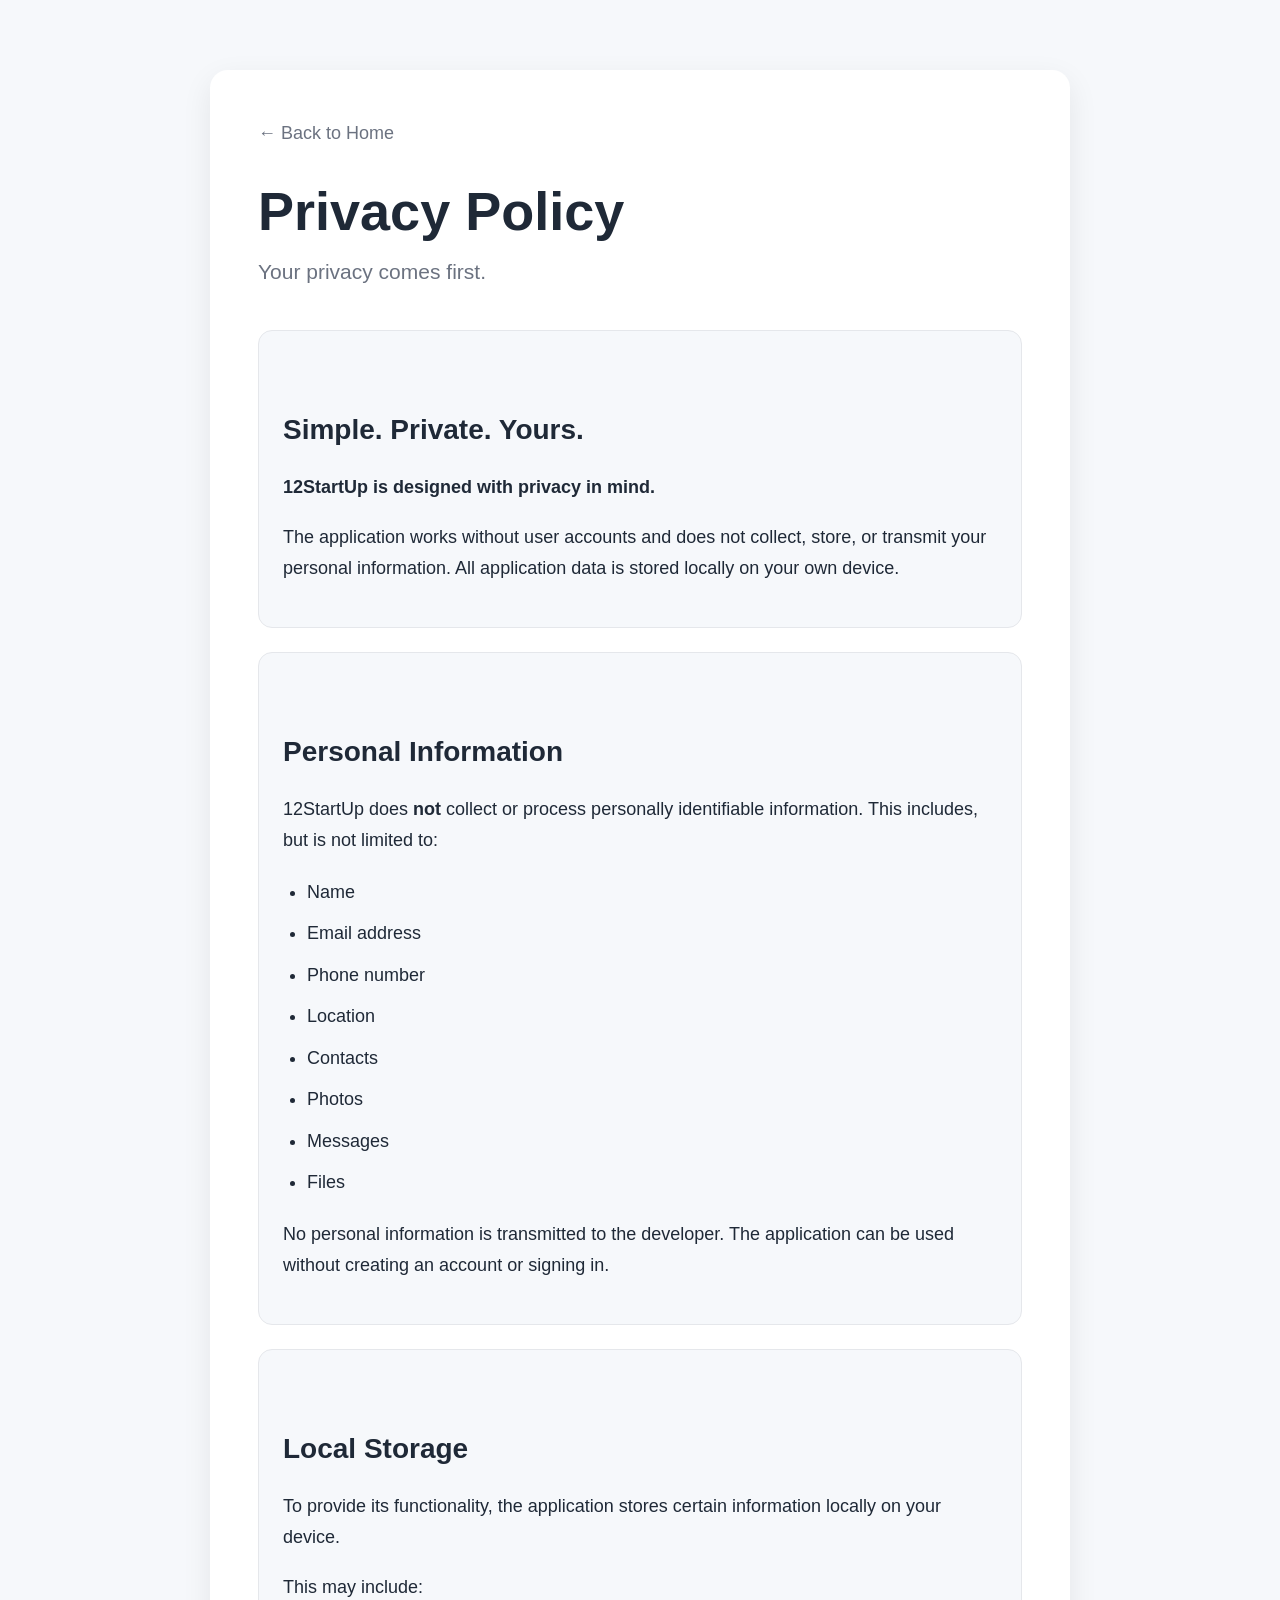
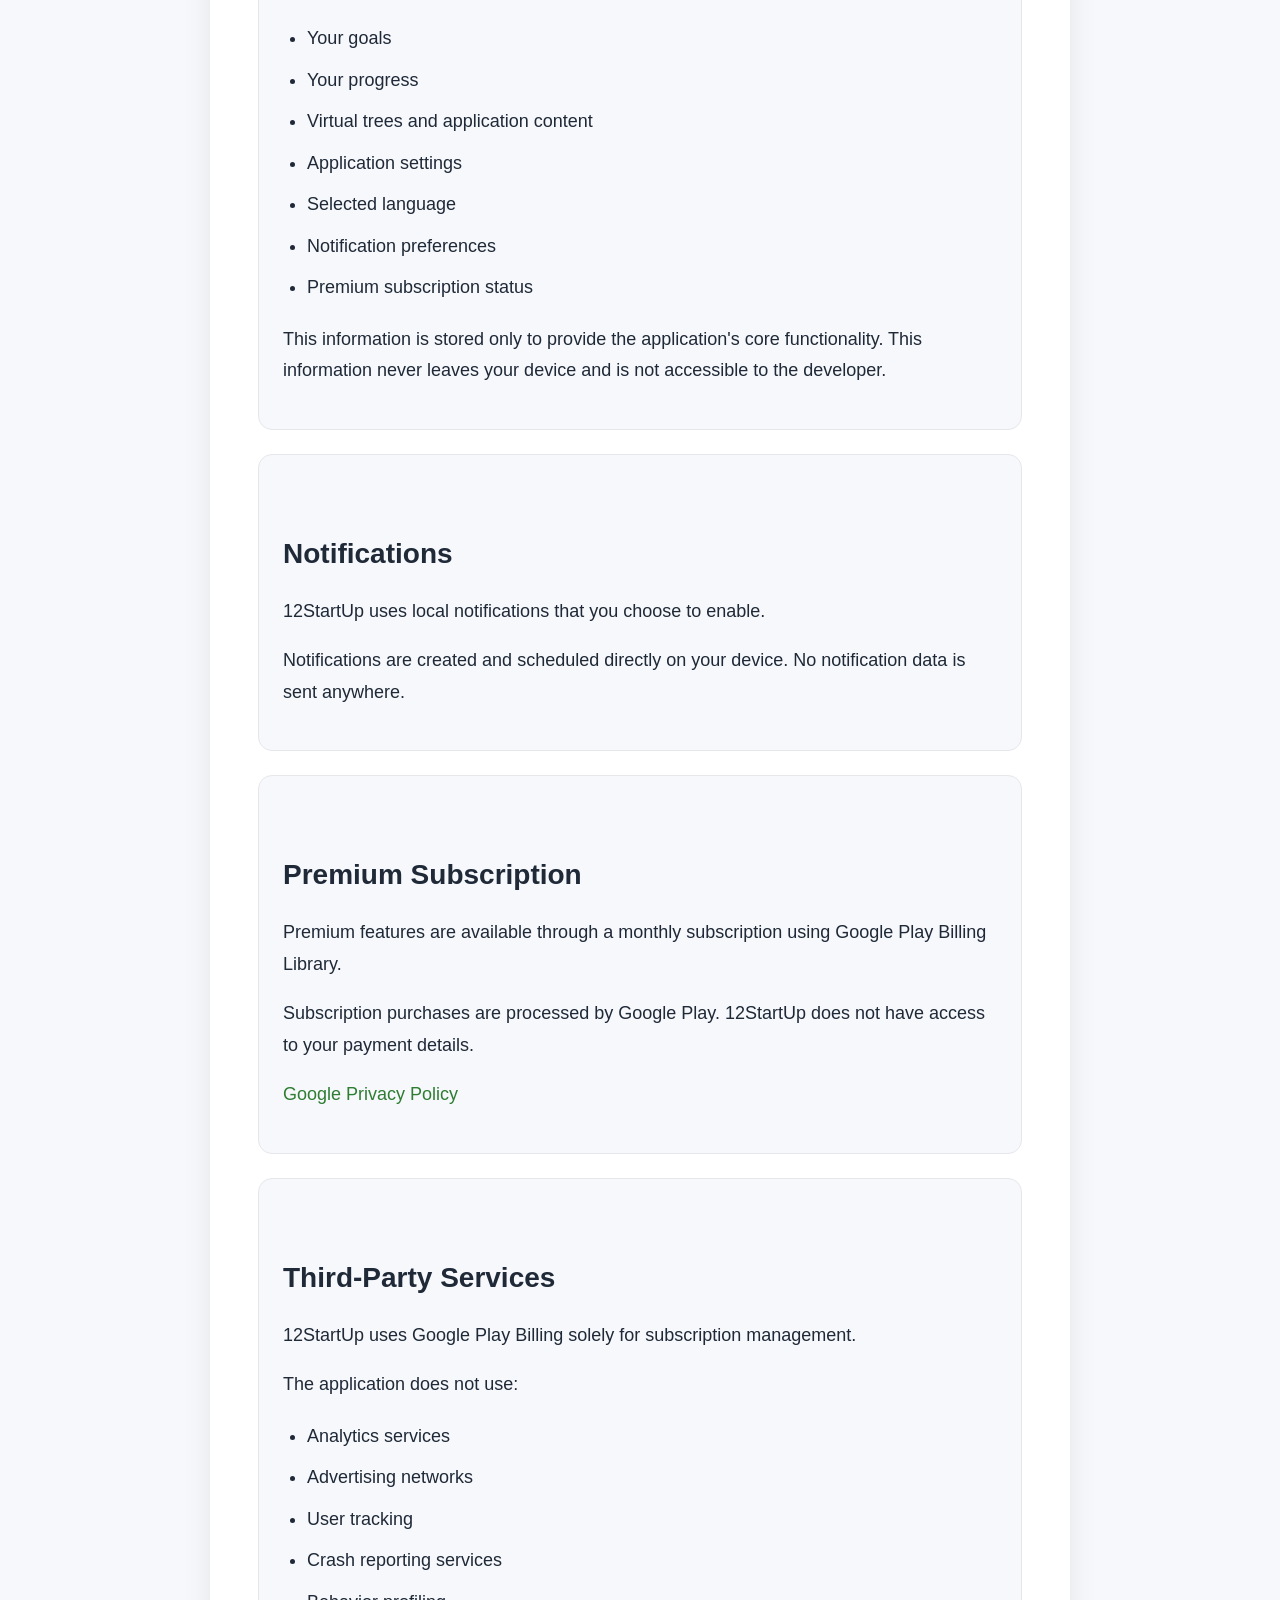
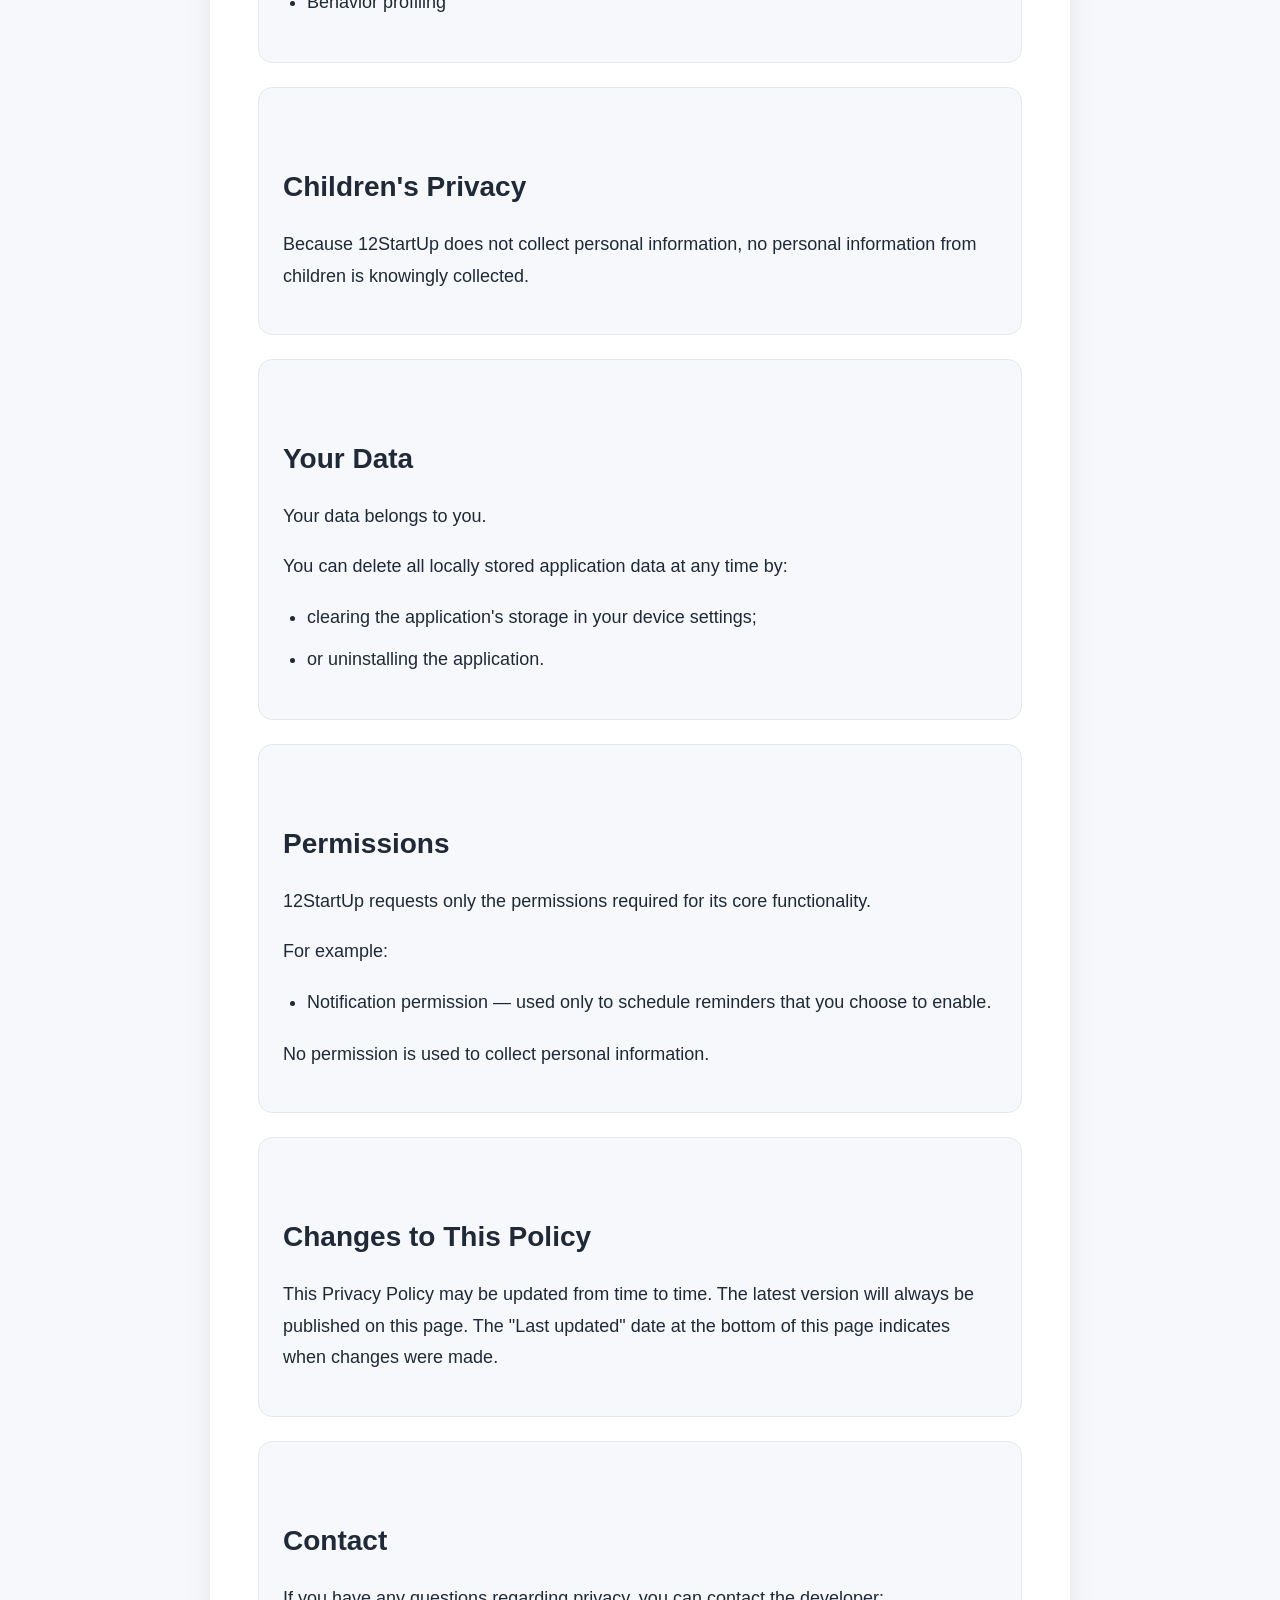
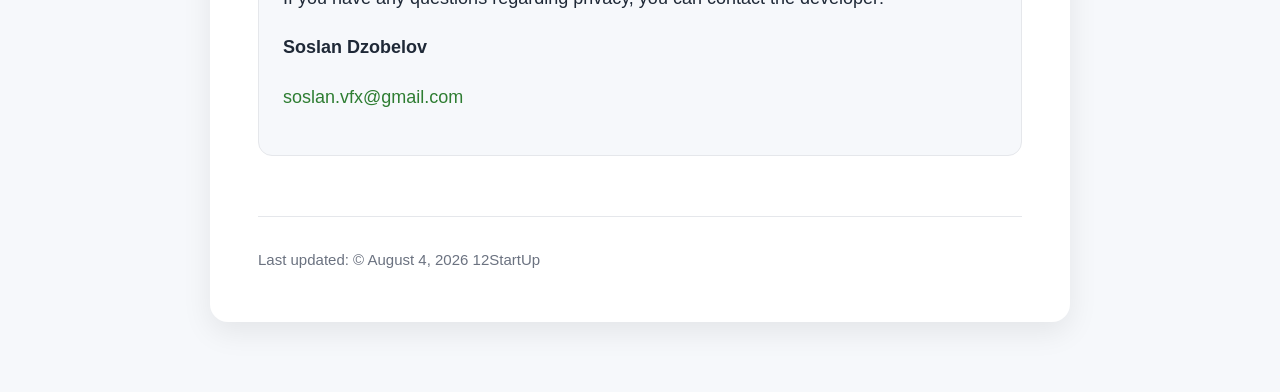
==== commit daaa2006: "Update privacy.html" ====
--- a/privacy.html
+++ b/privacy.html
@@ -21,11 +21,6 @@
 <p class="subtitle">
 Your privacy comes first.
 </p>
-    
-<p>
-Last updated: August 4, 2026
-</p>
-
     
 <div class="card">
 
@@ -220,7 +215,7 @@
 <p>
 This Privacy Policy may be updated from time to time.
 The latest version will always be published on this page.
-The "Last updated" date at the top of this page indicates when changes were made.
+The "Last updated" date at the bottom of this page indicates when changes were made.
 </p>
 
 </div>
@@ -253,7 +248,8 @@
 
 <footer>
 
-© 2026 12StartUp
+Last updated:
+© August 4, 2026 12StartUp
 
 </footer>
 
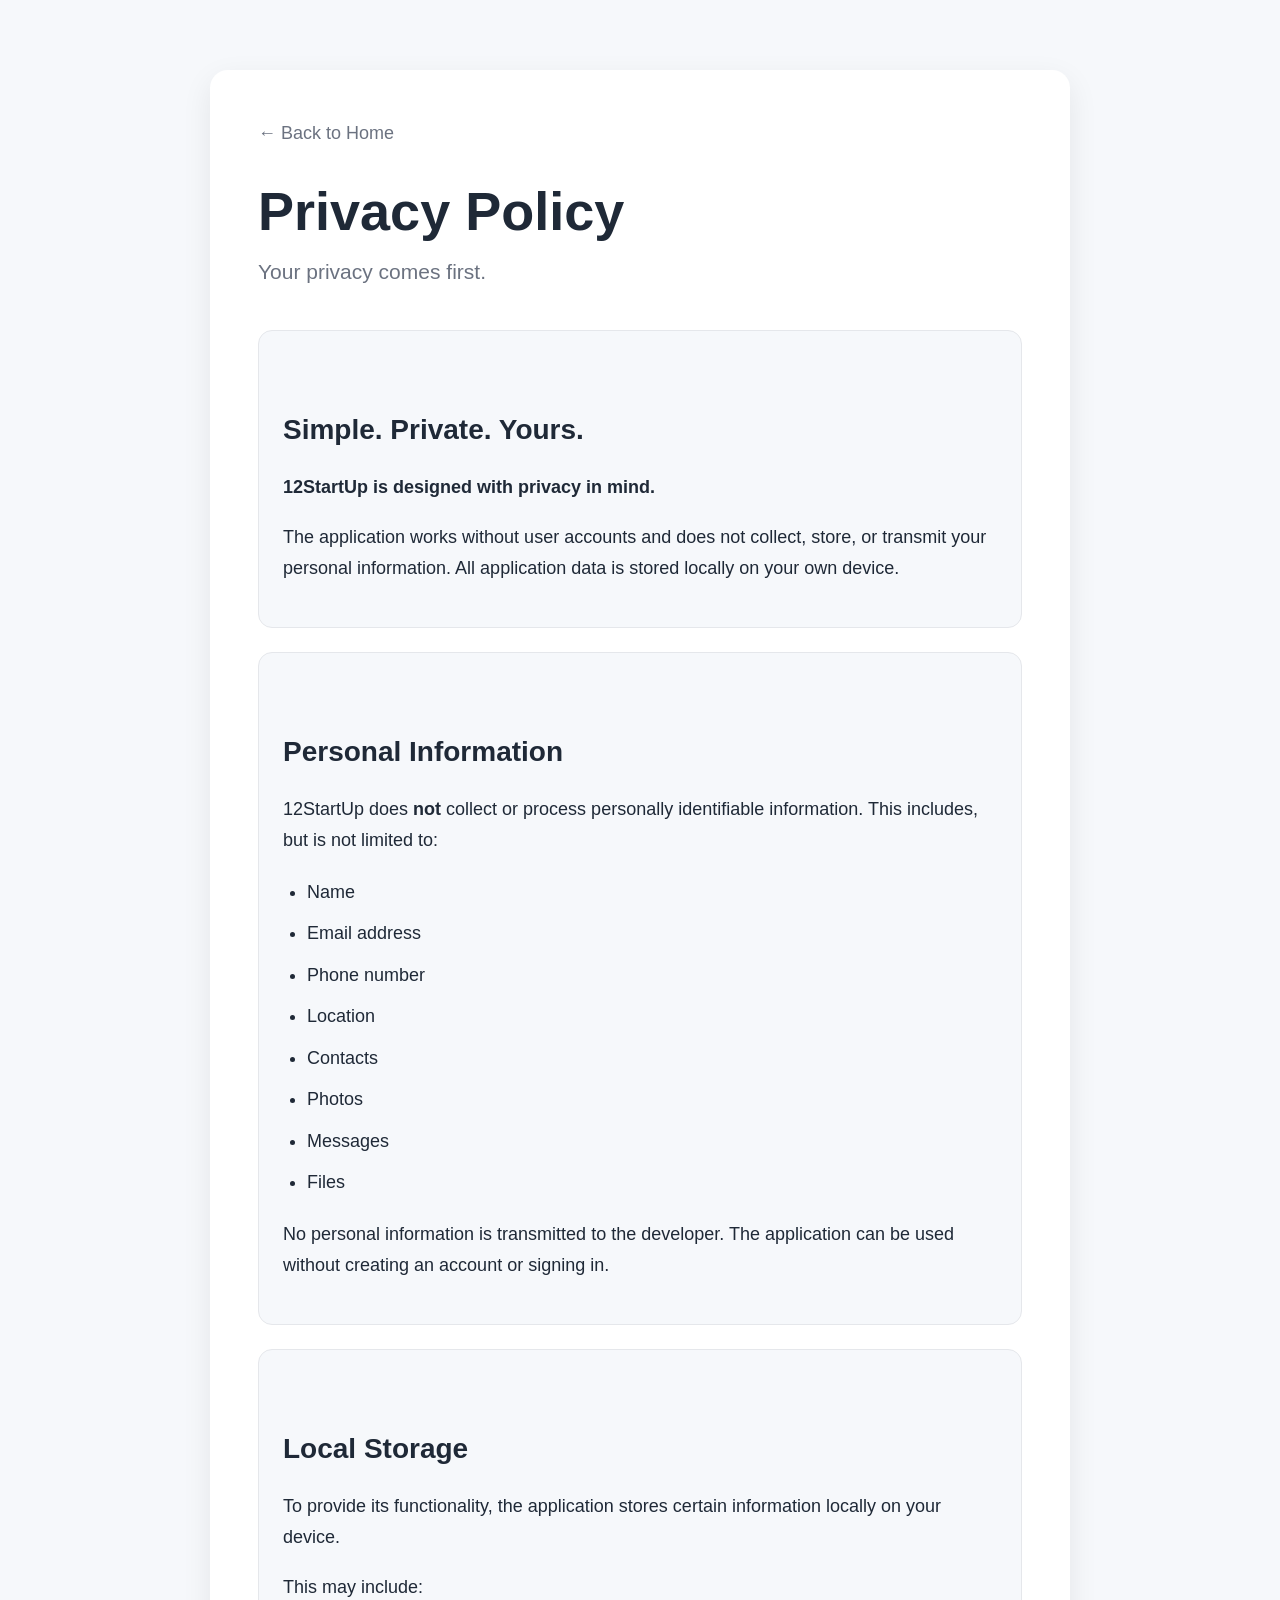
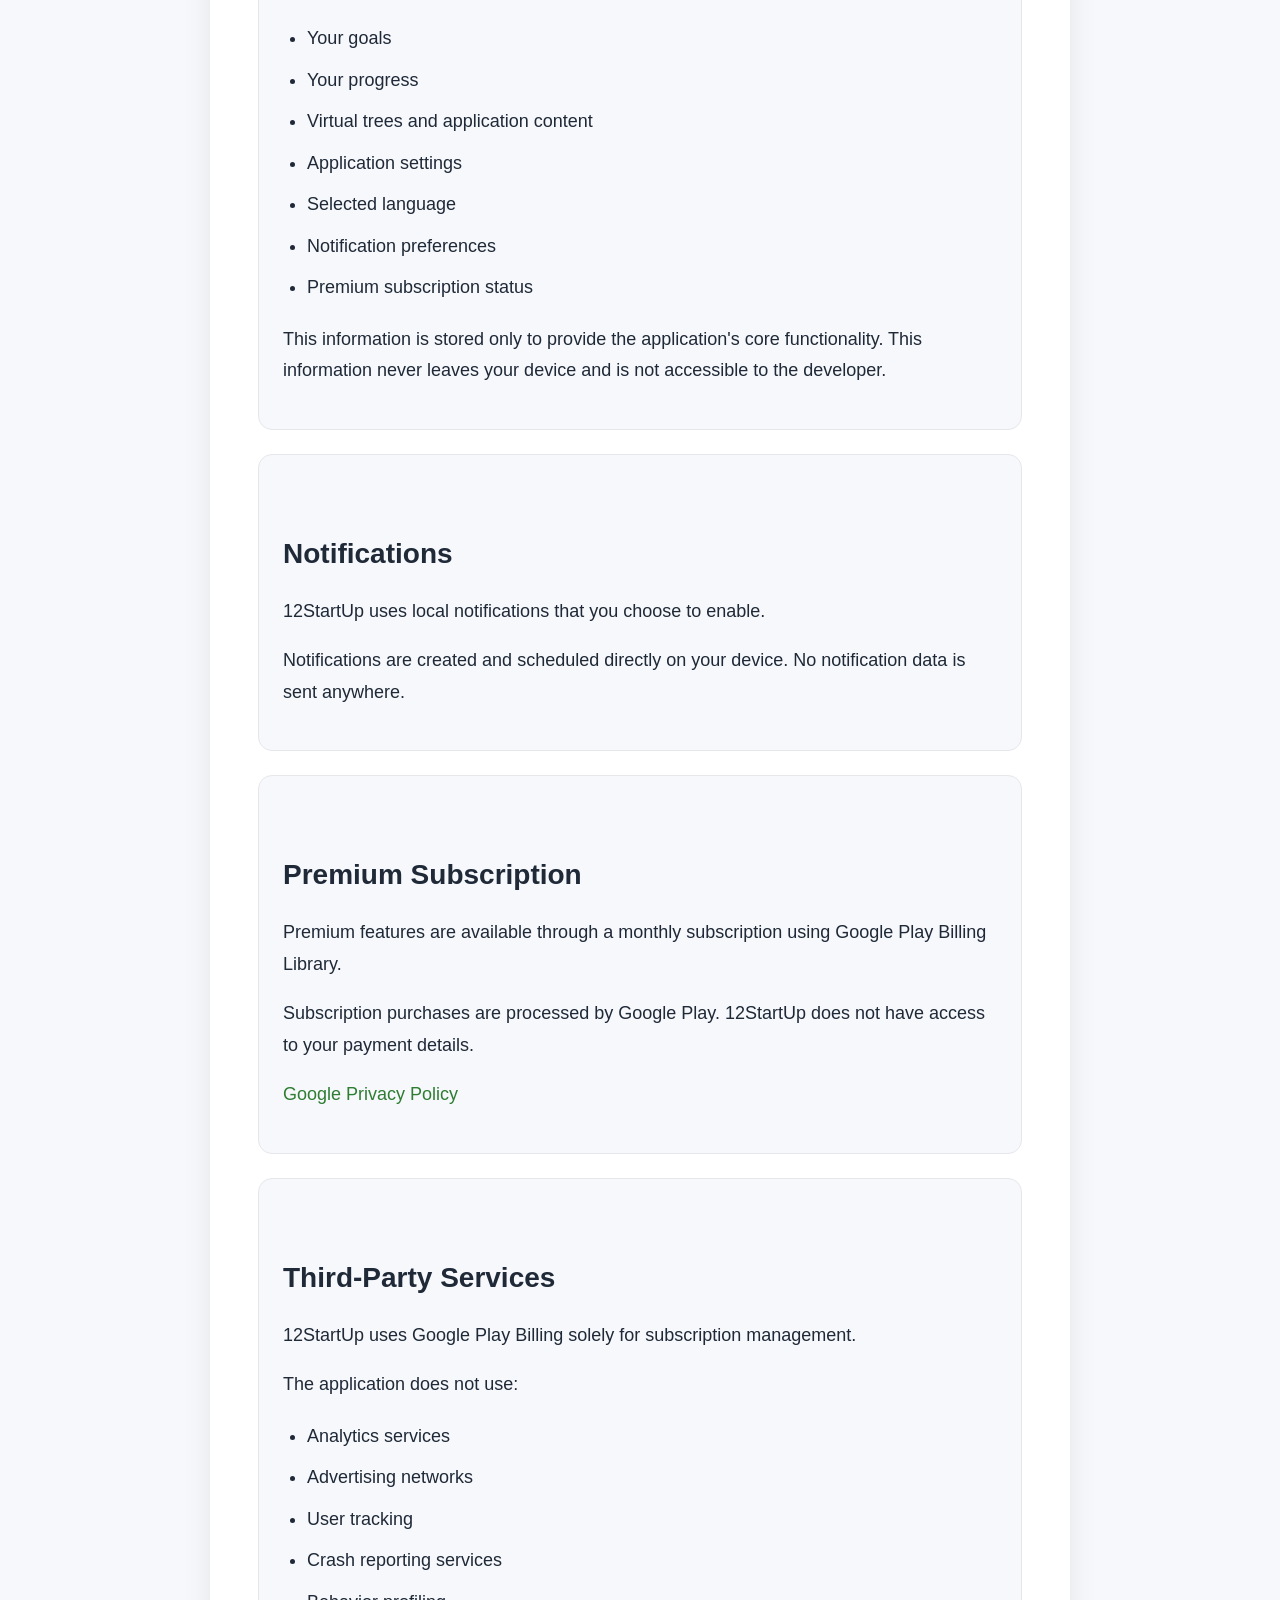
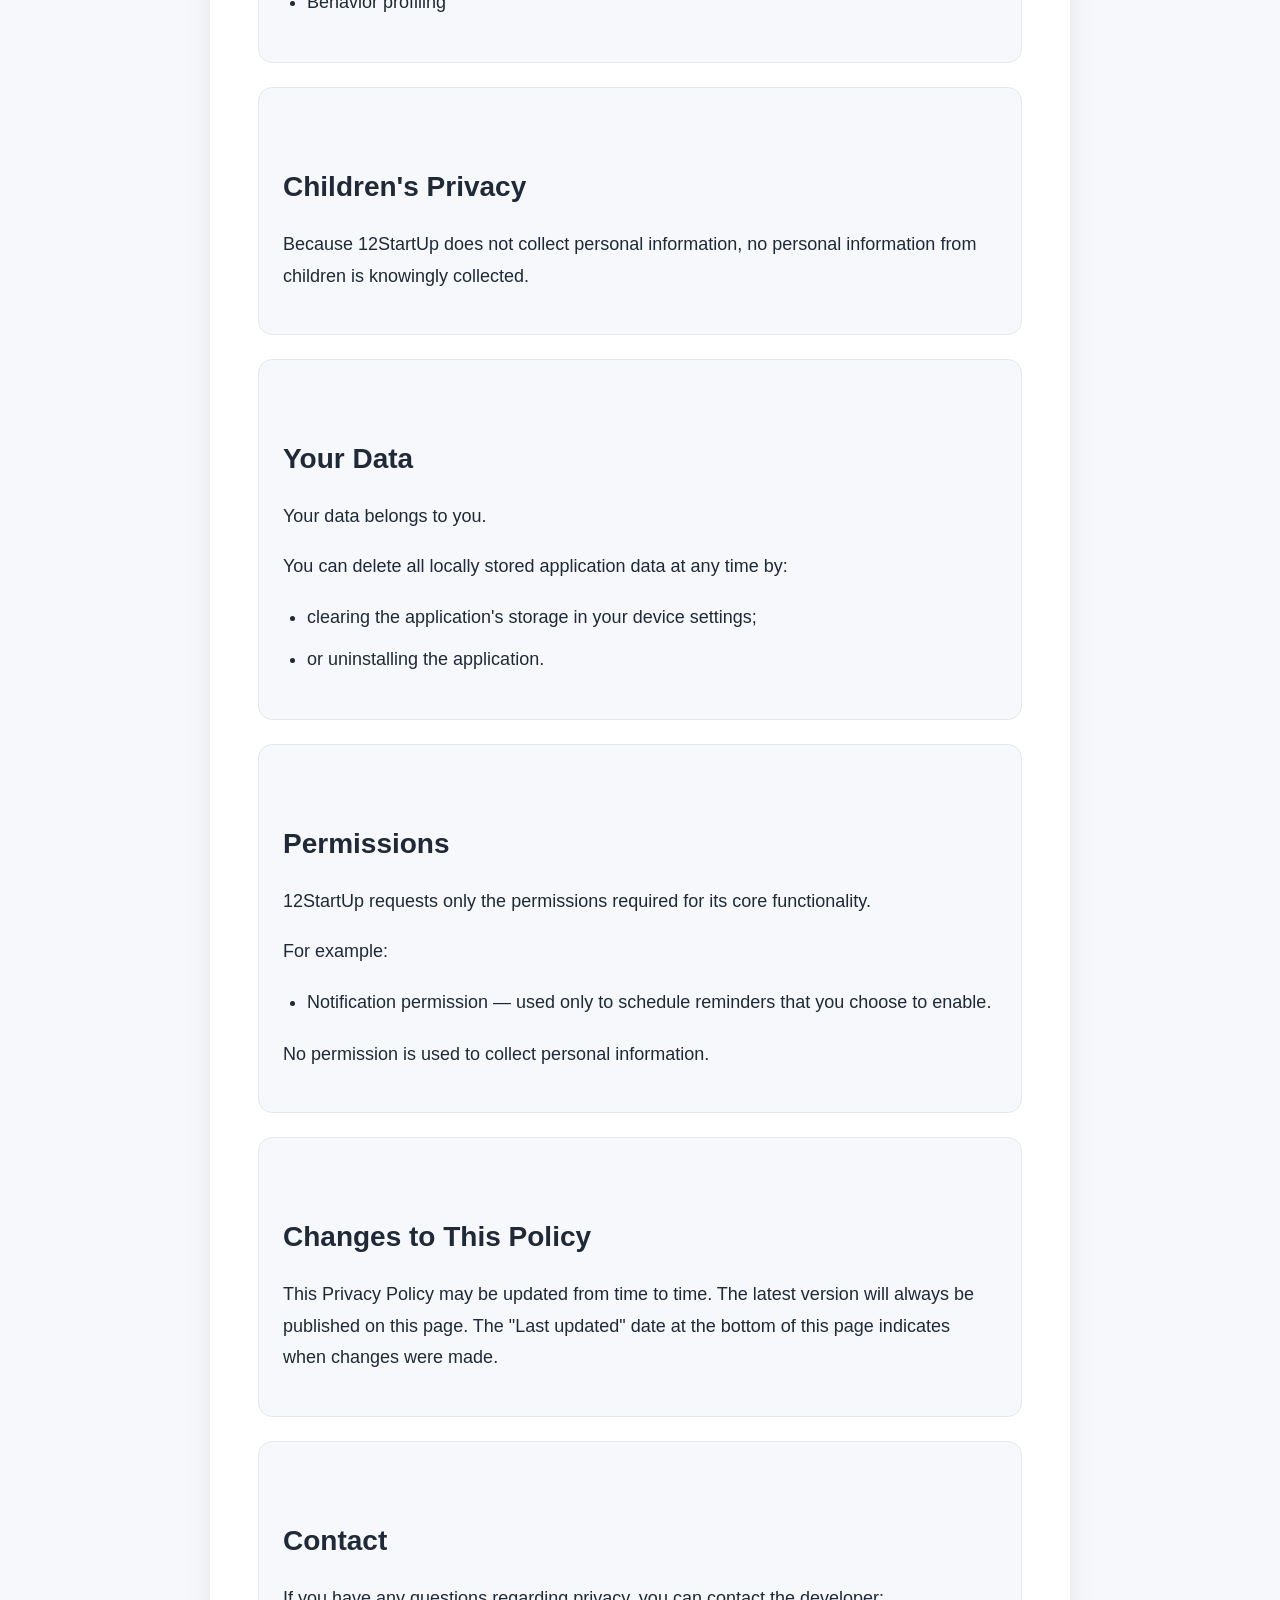
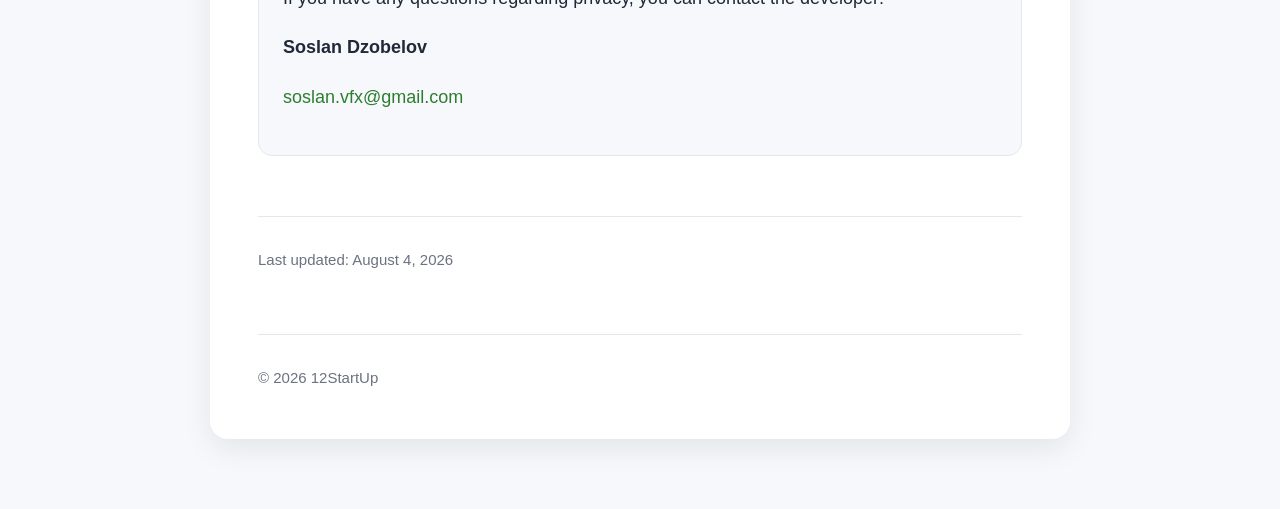
==== commit 9c2d3dbe: "Update privacy.html" ====
--- a/privacy.html
+++ b/privacy.html
@@ -245,14 +245,21 @@
 </p>
 
 </div>
-
+    
 <footer>
-
-Last updated:
-© August 4, 2026 12StartUp
-
+    
+Last updated: August 4, 2026
+    
 </footer>
 
+</div>
+    
+<footer>
+    
+© 2026 12StartUp
+
+</footer>
+
 </main>
 
 </body>
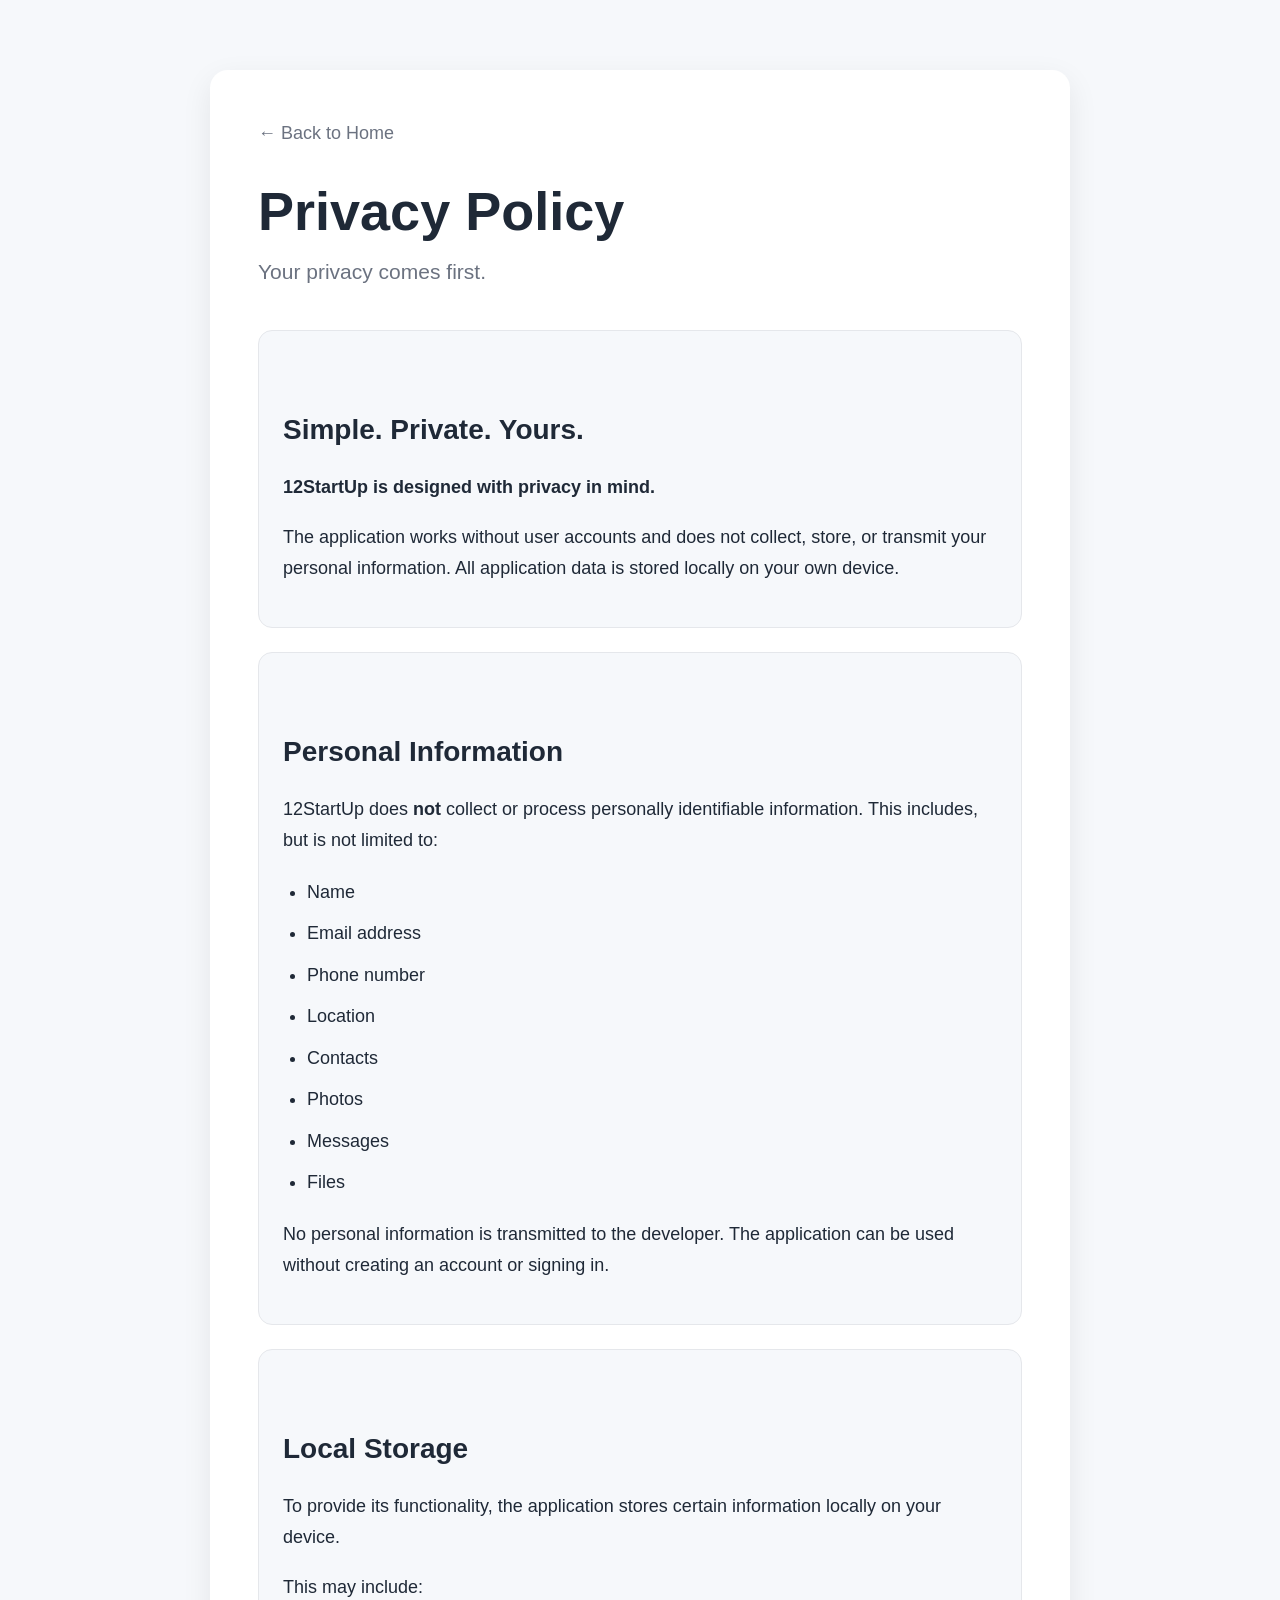
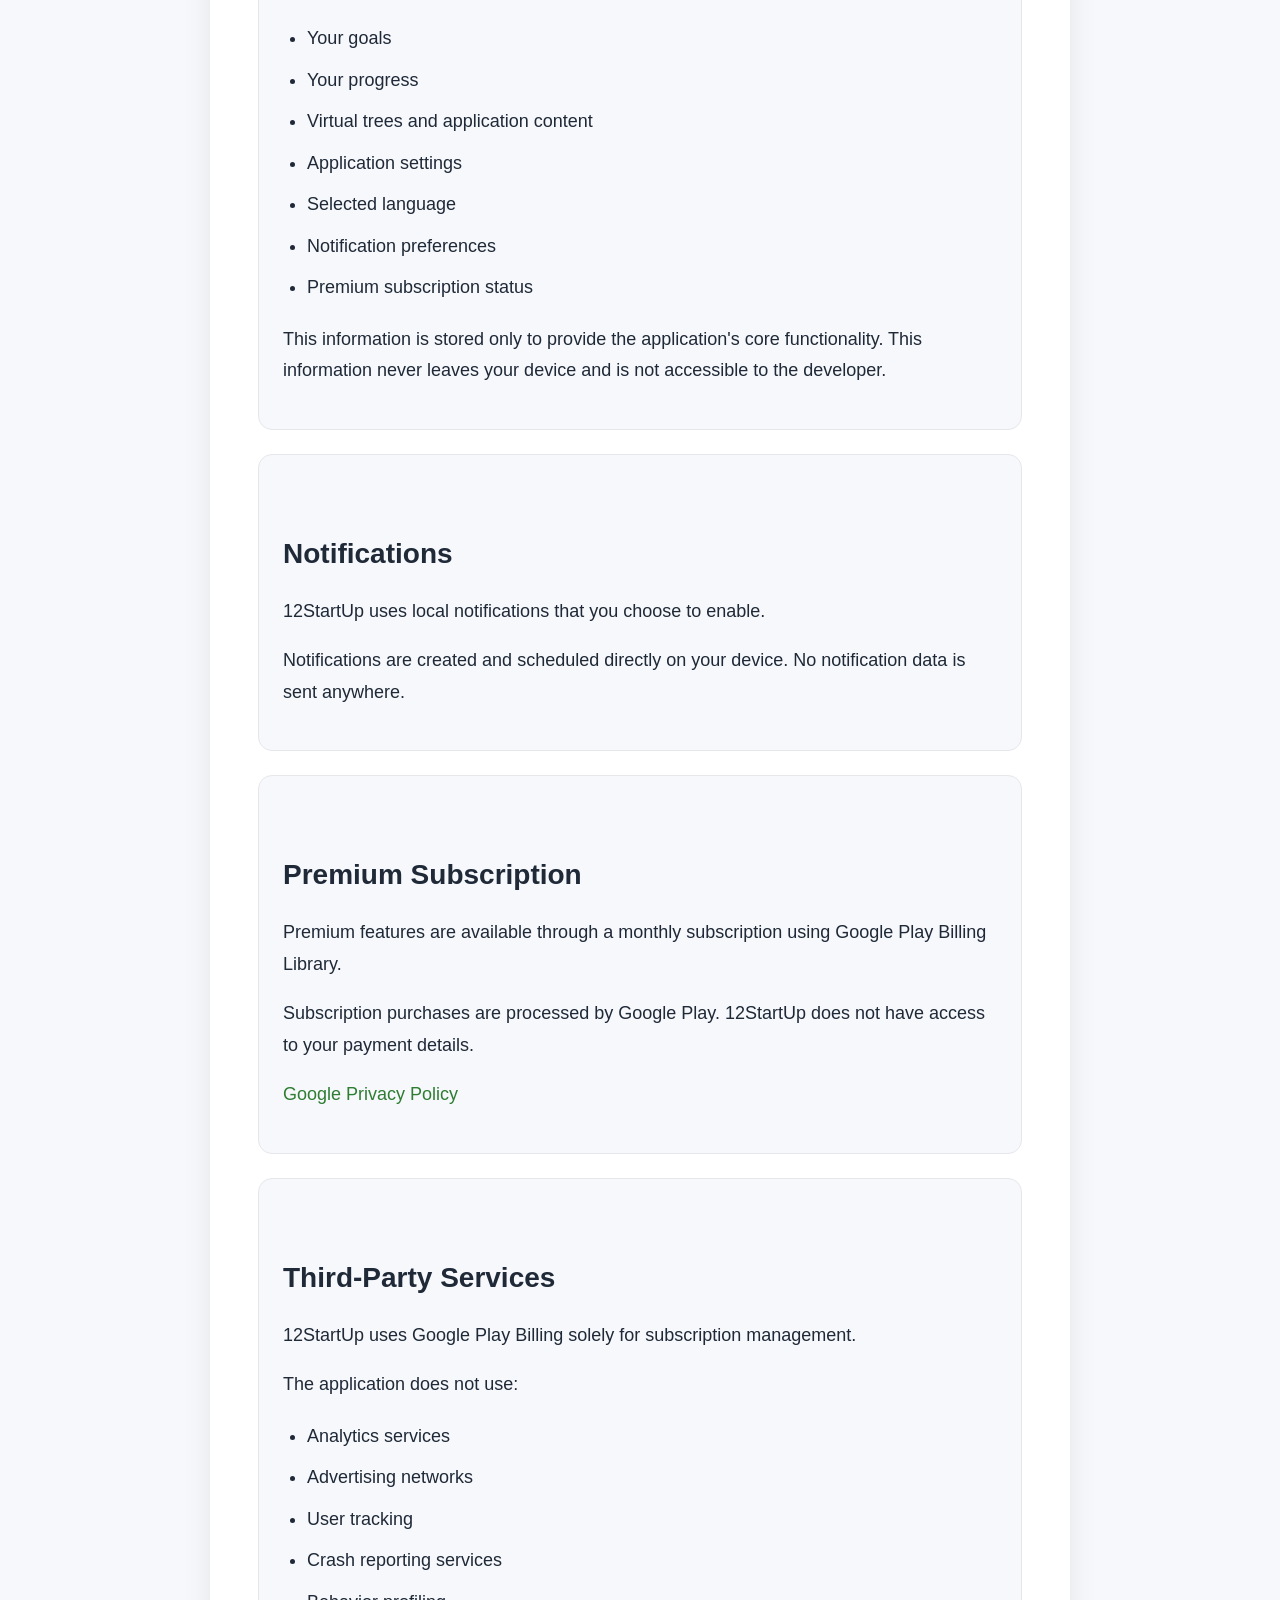
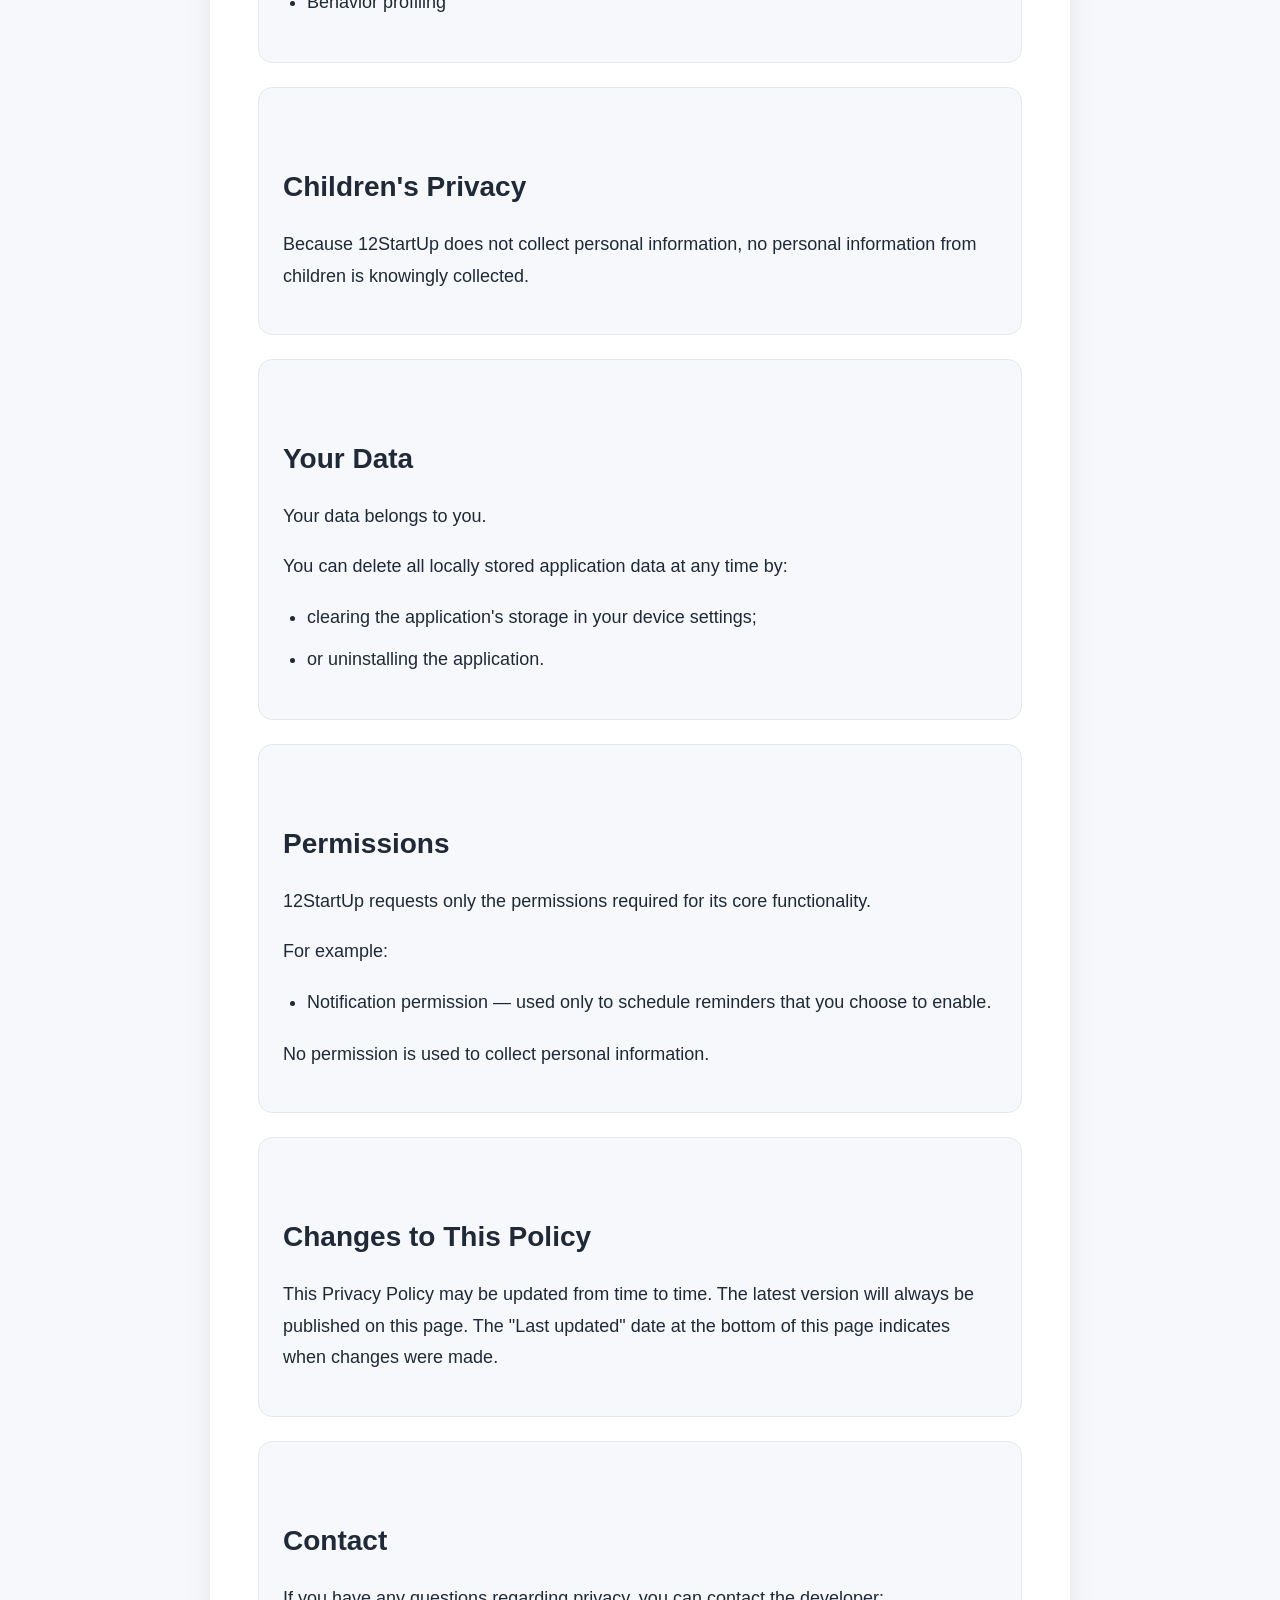
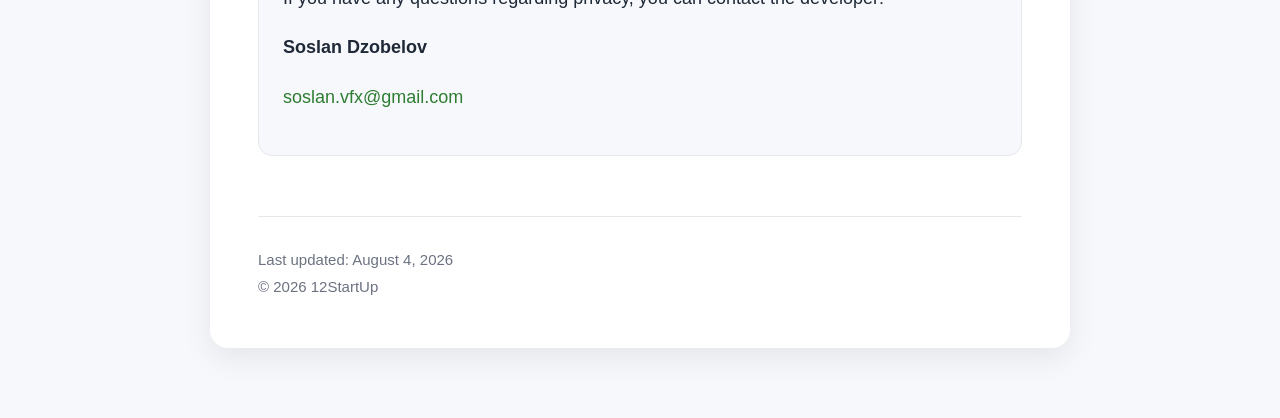
==== commit 4cfb2de6: "Update privacy.html" ====
--- a/privacy.html
+++ b/privacy.html
@@ -245,21 +245,15 @@
 </p>
 
 </div>
+        
     
 <footer>
     
-Last updated: August 4, 2026
-    
+Last updated: August 4, 2026<br>    
+© 2026 12StartUp
+
 </footer>
 
-</div>
-    
-<footer>
-    
-© 2026 12StartUp
-
-</footer>
-
 </main>
 
 </body>
